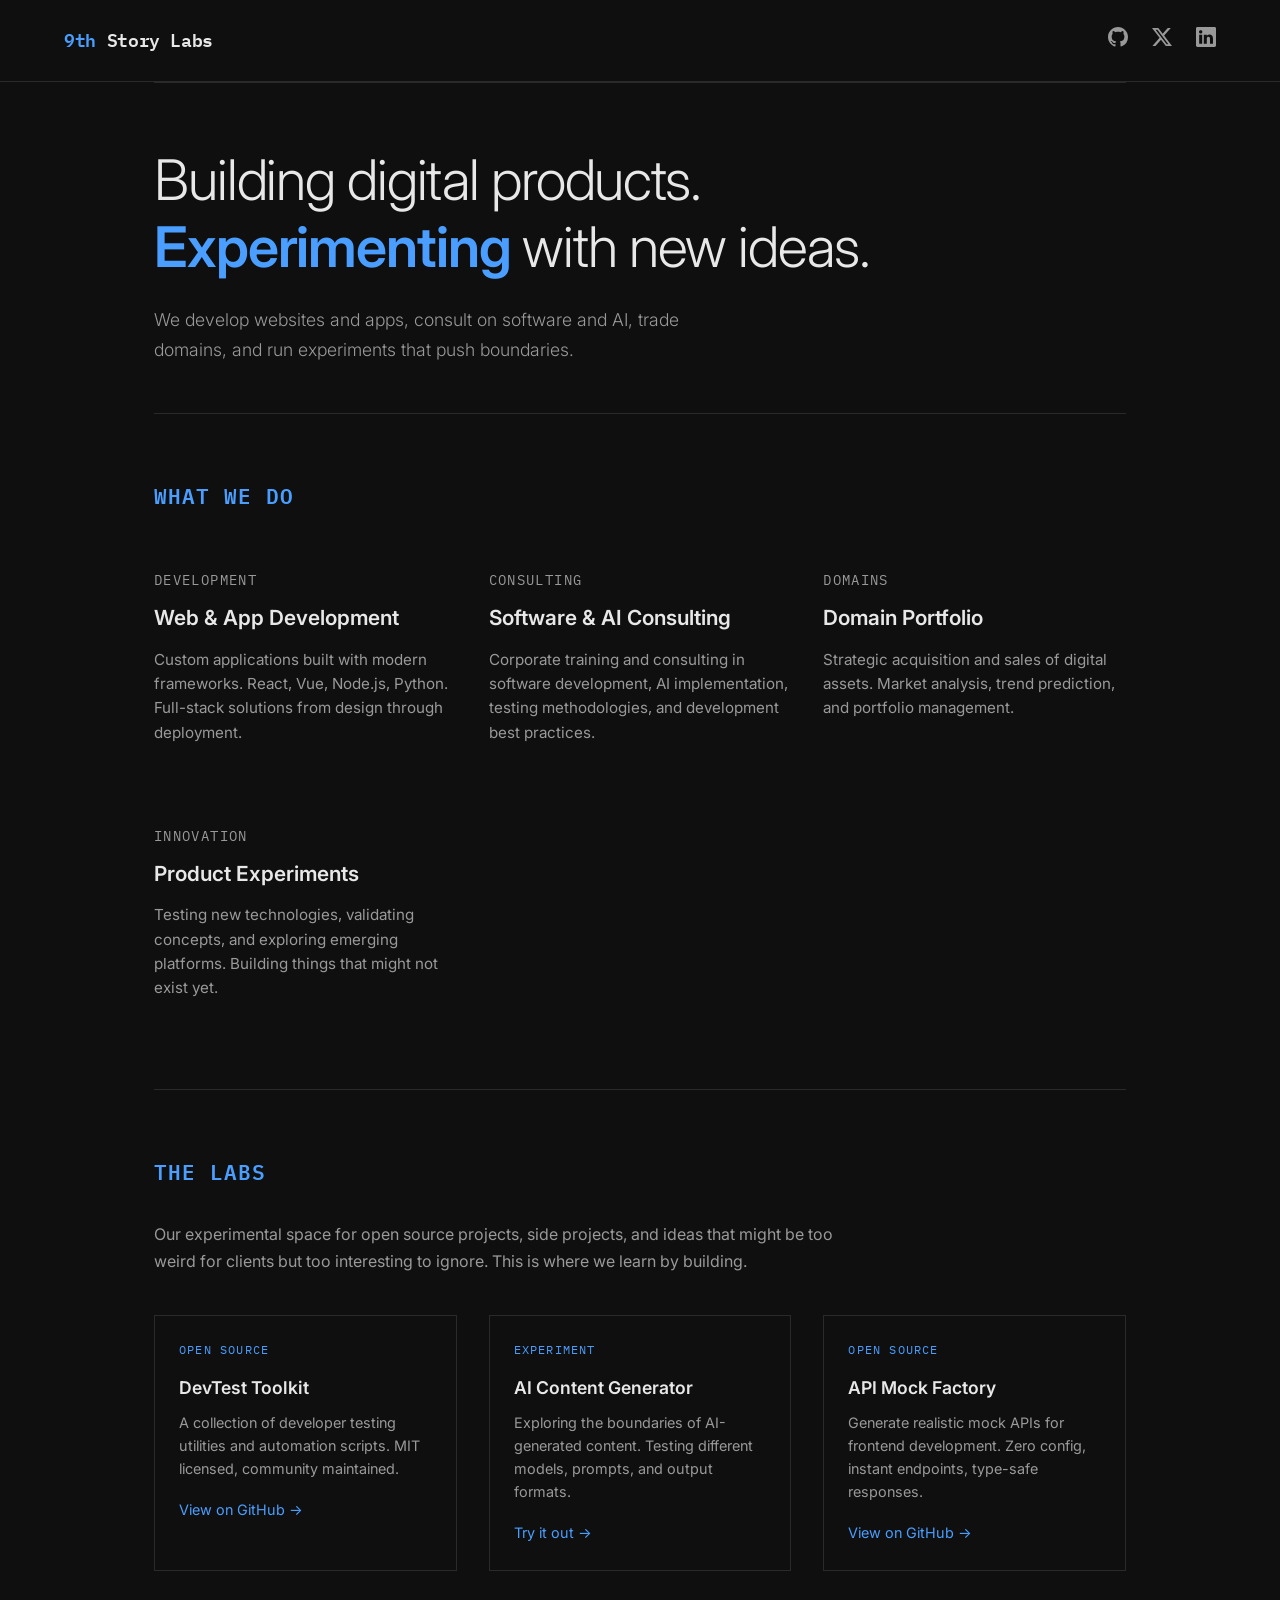
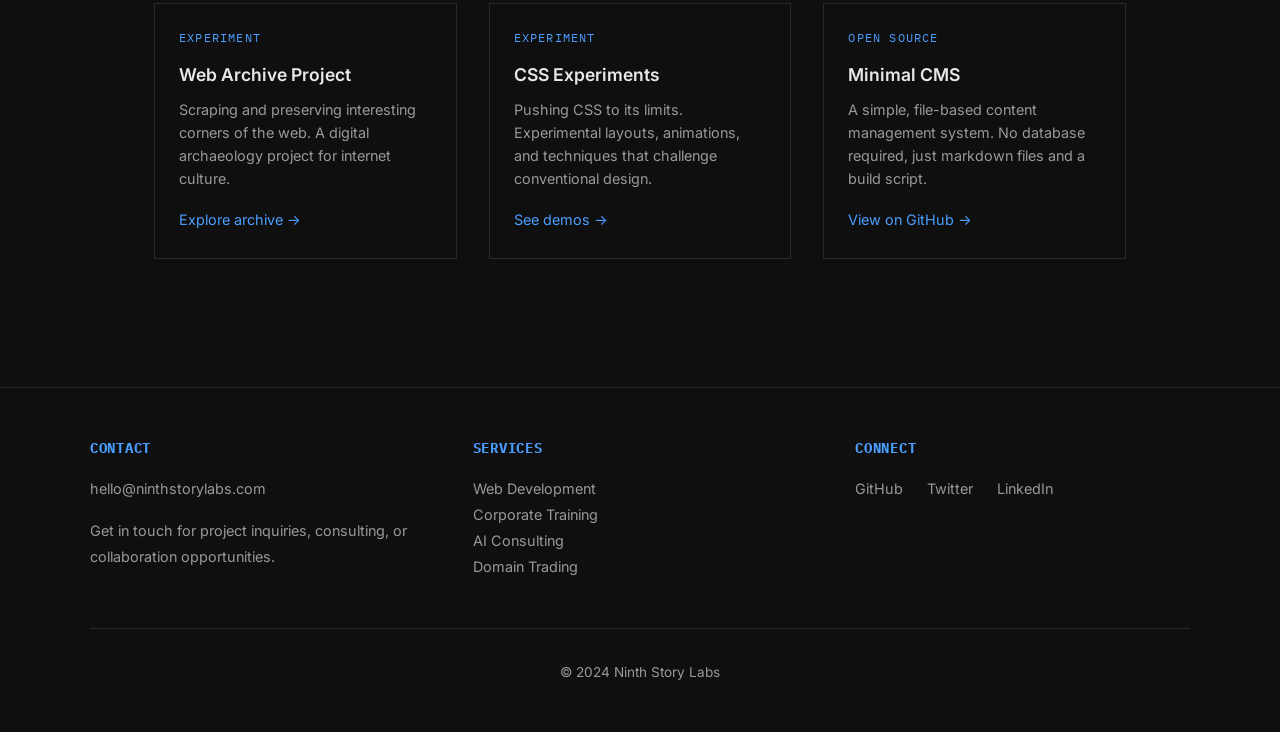
==== index.html @ 3465106f "added main page" ====
<!DOCTYPE html>
<html lang="en">
<head>
    <meta charset="UTF-8">
    <meta name="viewport" content="width=device-width, initial-scale=1.0">
    <title>Ninth Story Labs — Digital Innovation</title>
    <meta name="description" content="Web development, consulting, and experimental projects. Building digital products and exploring new ideas.">
    <link rel="preconnect" href="https://fonts.googleapis.com">
    <link rel="preconnect" href="https://fonts.gstatic.com" crossorigin>
    <link href="https://fonts.googleapis.com/css2?family=IBM+Plex+Mono:wght@400;600&family=Inter:wght@300;400;600&display=swap" rel="stylesheet">
    <style>
        :root {
            --bg: #0f0f0f;
            --text: #e8e8e8;
            --text-muted: #999;
            --accent: #4a9eff;
            --border: #2a2a2a;
        }

        * {
            margin: 0;
            padding: 0;
            box-sizing: border-box;
        }

        body {
            font-family: 'Inter', sans-serif;
            background: var(--bg);
            color: var(--text);
            line-height: 1.7;
        }

        /* Header */
        header {
            border-bottom: 1px solid var(--border);
            padding: 1.5rem 5%;
            display: flex;
            justify-content: space-between;
            align-items: center;
        }

        .logo {
            font-family: 'IBM Plex Mono', monospace;
            font-size: 1.1rem;
            font-weight: 600;
            letter-spacing: -0.02em;
        }

        .logo .num {
            color: var(--accent);
        }

        .social-links {
            display: flex;
            gap: 1.5rem;
        }

        .social-links a {
            color: var(--text-muted);
            font-size: 1.2rem;
            transition: color 0.2s ease;
            text-decoration: none;
        }

        .social-links a:hover {
            color: var(--accent);
        }

        /* Main content wrapper */
        main {
            max-width: 1100px;
            margin: 0 auto;
            padding: 0 5%;
        }

        /* Hero */
        .hero {
            padding: 4rem 0 3rem;
        }

        h1 {
            font-size: clamp(2rem, 5vw, 3.5rem);
            font-weight: 300;
            line-height: 1.2;
            margin-bottom: 1.5rem;
            letter-spacing: -0.02em;
        }

        h1 strong {
            font-weight: 600;
            color: var(--accent);
        }

        .tagline {
            font-size: 1.1rem;
            color: var(--text-muted);
            max-width: 600px;
            font-weight: 300;
        }

        /* Section styling */
        section {
            padding: 4rem 0;
            border-top: 1px solid var(--border);
        }

        h2 {
            font-family: 'IBM Plex Mono', monospace;
            font-size: 1.3rem;
            font-weight: 600;
            margin-bottom: 2rem;
            color: var(--accent);
            text-transform: uppercase;
            letter-spacing: 0.05em;
        }

        /* Projects grid */
        .project-grid {
            display: grid;
            grid-template-columns: repeat(auto-fit, minmax(280px, 1fr));
            gap: 2rem;
        }

        .project {
            padding: 1.5rem 0;
        }

        .project-type {
            color: var(--text-muted);
            font-size: 0.85rem;
            text-transform: uppercase;
            letter-spacing: 0.1em;
            margin-bottom: 0.5rem;
            font-family: 'IBM Plex Mono', monospace;
        }

        .project h3 {
            font-size: 1.3rem;
            font-weight: 600;
            margin-bottom: 0.75rem;
        }

        .project p {
            color: var(--text-muted);
            line-height: 1.6;
            font-size: 0.95rem;
        }

        /* Labs section */
        .labs-intro {
            color: var(--text-muted);
            max-width: 700px;
            margin-bottom: 2.5rem;
            line-height: 1.7;
        }

        .experiment-grid {
            display: grid;
            grid-template-columns: repeat(auto-fit, minmax(300px, 1fr));
            gap: 2rem;
        }

        .experiment {
            border: 1px solid var(--border);
            padding: 1.5rem;
            transition: border-color 0.3s ease;
        }

        .experiment:hover {
            border-color: var(--accent);
        }

        .experiment-label {
            font-family: 'IBM Plex Mono', monospace;
            color: var(--accent);
            font-size: 0.75rem;
            text-transform: uppercase;
            letter-spacing: 0.1em;
            margin-bottom: 0.75rem;
            display: block;
        }

        .experiment h4 {
            font-size: 1.1rem;
            margin-bottom: 0.5rem;
            font-weight: 600;
        }

        .experiment p {
            color: var(--text-muted);
            margin-bottom: 1rem;
            font-size: 0.9rem;
            line-height: 1.6;
        }

        .experiment a {
            color: var(--accent);
            text-decoration: none;
            font-size: 0.9rem;
            transition: opacity 0.2s ease;
        }

        .experiment a:hover {
            opacity: 0.7;
        }

        .experiment a::after {
            content: ' →';
        }

        /* Footer */
        footer {
            border-top: 1px solid var(--border);
            padding: 3rem 5%;
            margin-top: 4rem;
        }

        .footer-content {
            max-width: 1100px;
            margin: 0 auto;
            display: grid;
            grid-template-columns: repeat(auto-fit, minmax(250px, 1fr));
            gap: 3rem;
        }

        .footer-section h3 {
            font-family: 'IBM Plex Mono', monospace;
            font-size: 0.9rem;
            text-transform: uppercase;
            margin-bottom: 1rem;
            color: var(--accent);
            letter-spacing: 0.05em;
        }

        .footer-section p,
        .footer-section a {
            color: var(--text-muted);
            font-size: 0.9rem;
            line-height: 1.8;
            text-decoration: none;
            display: block;
            transition: color 0.2s ease;
        }

        .footer-section a:hover {
            color: var(--text);
        }

        .footer-social {
            display: flex;
            gap: 1.5rem;
            margin-top: 1rem;
        }

        .footer-social a {
            display: inline;
        }

        .footer-bottom {
            max-width: 1100px;
            margin: 3rem auto 0;
            padding-top: 2rem;
            border-top: 1px solid var(--border);
            text-align: center;
            color: var(--text-muted);
            font-size: 0.85rem;
        }

        /* Responsive */
        @media (max-width: 768px) {
            header {
                flex-direction: column;
                gap: 1rem;
                text-align: center;
            }

            .project-grid,
            .experiment-grid {
                grid-template-columns: 1fr;
            }

            .footer-content {
                grid-template-columns: 1fr;
                gap: 2rem;
            }
        }
    </style>
</head>
<body>
    <header>
        <div class="logo">
            <span class="num">9th</span> Story Labs
        </div>
        <div class="social-links">
            <a href="https://github.com/ninthstorylabs" target="_blank" title="GitHub">
                <svg width="20" height="20" fill="currentColor" viewBox="0 0 16 16">
                    <path d="M8 0C3.58 0 0 3.58 0 8c0 3.54 2.29 6.53 5.47 7.59.4.07.55-.17.55-.38 0-.19-.01-.82-.01-1.49-2.01.37-2.53-.49-2.69-.94-.09-.23-.48-.94-.82-1.13-.28-.15-.68-.52-.01-.53.63-.01 1.08.58 1.23.82.72 1.21 1.87.87 2.33.66.07-.52.28-.87.51-1.07-1.78-.2-3.64-.89-3.64-3.95 0-.87.31-1.59.82-2.15-.08-.2-.36-1.02.08-2.12 0 0 .67-.21 2.2.82.64-.18 1.32-.27 2-.27.68 0 1.36.09 2 .27 1.53-1.04 2.2-.82 2.2-.82.44 1.1.16 1.92.08 2.12.51.56.82 1.27.82 2.15 0 3.07-1.87 3.75-3.65 3.95.29.25.54.73.54 1.48 0 1.07-.01 1.93-.01 2.2 0 .21.15.46.55.38A8.012 8.012 0 0 0 16 8c0-4.42-3.58-8-8-8z"/>
                </svg>
            </a>
            <a href="https://twitter.com/ninthstorylabs" target="_blank" title="Twitter">
                <svg width="20" height="20" fill="currentColor" viewBox="0 0 16 16">
                    <path d="M12.6.75h2.454l-5.36 6.142L16 15.25h-4.937l-3.867-5.07-4.425 5.07H.316l5.733-6.57L0 .75h5.063l3.495 4.633L12.601.75Zm-.86 13.028h1.36L4.323 2.145H2.865l8.875 11.633Z"/>
                </svg>
            </a>
            <a href="https://linkedin.com/company/ninthstorylabs" target="_blank" title="LinkedIn">
                <svg width="20" height="20" fill="currentColor" viewBox="0 0 16 16">
                    <path d="M0 1.146C0 .513.526 0 1.175 0h13.65C15.474 0 16 .513 16 1.146v13.708c0 .633-.526 1.146-1.175 1.146H1.175C.526 16 0 15.487 0 14.854V1.146zm4.943 12.248V6.169H2.542v7.225h2.401zm-1.2-8.212c.837 0 1.358-.554 1.358-1.248-.015-.709-.52-1.248-1.342-1.248-.822 0-1.359.54-1.359 1.248 0 .694.521 1.248 1.327 1.248h.016zm4.908 8.212V9.359c0-.216.016-.432.08-.586.173-.431.568-.878 1.232-.878.869 0 1.216.662 1.216 1.634v3.865h2.401V9.25c0-2.22-1.184-3.252-2.764-3.252-1.274 0-1.845.7-2.165 1.193v.025h-.016a5.54 5.54 0 0 1 .016-.025V6.169h-2.4c.03.678 0 7.225 0 7.225h2.4z"/>
                </svg>
            </a>
        </div>
    </header>

    <main>
        <section class="hero">
            <h1>
                Building digital products.<br>
                <strong>Experimenting</strong> with new ideas.
            </h1>
            <p class="tagline">
                We develop websites and apps, consult on software and AI, trade domains, and run experiments that push boundaries.
            </p>
        </section>

        <section id="projects">
            <h2>What We Do</h2>
            <div class="project-grid">
                <div class="project">
                    <div class="project-type">Development</div>
                    <h3>Web & App Development</h3>
                    <p>Custom applications built with modern frameworks. React, Vue, Node.js, Python. Full-stack solutions from design through deployment.</p>
                </div>

                <div class="project">
                    <div class="project-type">Consulting</div>
                    <h3>Software & AI Consulting</h3>
                    <p>Corporate training and consulting in software development, AI implementation, testing methodologies, and development best practices.</p>
                </div>

                <div class="project">
                    <div class="project-type">Domains</div>
                    <h3>Domain Portfolio</h3>
                    <p>Strategic acquisition and sales of digital assets. Market analysis, trend prediction, and portfolio management.</p>
                </div>

                <div class="project">
                    <div class="project-type">Innovation</div>
                    <h3>Product Experiments</h3>
                    <p>Testing new technologies, validating concepts, and exploring emerging platforms. Building things that might not exist yet.</p>
                </div>
            </div>
        </section>

        <section id="labs">
            <h2>The Labs</h2>
            <p class="labs-intro">
                Our experimental space for open source projects, side projects, and ideas that might be too weird for clients but too interesting to ignore. This is where we learn by building.
            </p>

            <div class="experiment-grid">
                <div class="experiment">
                    <span class="experiment-label">Open Source</span>
                    <h4>DevTest Toolkit</h4>
                    <p>A collection of developer testing utilities and automation scripts. MIT licensed, community maintained.</p>
                    <a href="https://github.com/ninthstorylabs/devtest-toolkit">View on GitHub</a>
                </div>

                <div class="experiment">
                    <span class="experiment-label">Experiment</span>
                    <h4>AI Content Generator</h4>
                    <p>Exploring the boundaries of AI-generated content. Testing different models, prompts, and output formats.</p>
                    <a href="https://experiments.ninthstorylabs.com/ai-content">Try it out</a>
                </div>

                <div class="experiment">
                    <span class="experiment-label">Open Source</span>
                    <h4>API Mock Factory</h4>
                    <p>Generate realistic mock APIs for frontend development. Zero config, instant endpoints, type-safe responses.</p>
                    <a href="https://github.com/ninthstorylabs/api-mock-factory">View on GitHub</a>
                </div>

                <div class="experiment">
                    <span class="experiment-label">Experiment</span>
                    <h4>Web Archive Project</h4>
                    <p>Scraping and preserving interesting corners of the web. A digital archaeology project for internet culture.</p>
                    <a href="https://archive.ninthstorylabs.com">Explore archive</a>
                </div>

                <div class="experiment">
                    <span class="experiment-label">Experiment</span>
                    <h4>CSS Experiments</h4>
                    <p>Pushing CSS to its limits. Experimental layouts, animations, and techniques that challenge conventional design.</p>
                    <a href="https://css.ninthstorylabs.com">See demos</a>
                </div>

                <div class="experiment">
                    <span class="experiment-label">Open Source</span>
                    <h4>Minimal CMS</h4>
                    <p>A simple, file-based content management system. No database required, just markdown files and a build script.</p>
                    <a href="https://github.com/ninthstorylabs/minimal-cms">View on GitHub</a>
                </div>
            </div>
        </section>
    </main>

    <footer>
        <div class="footer-content">
            <div class="footer-section">
                <h3>Contact</h3>
                <a href="mailto:hello@ninthstorylabs.com">hello@ninthstorylabs.com</a>
                <p style="margin-top: 1rem;">Get in touch for project inquiries, consulting, or collaboration opportunities.</p>
            </div>

            <div class="footer-section">
                <h3>Services</h3>
                <a href="#projects">Web Development</a>
                <a href="#projects">Corporate Training</a>
                <a href="#projects">AI Consulting</a>
                <a href="#projects">Domain Trading</a>
            </div>

            <div class="footer-section">
                <h3>Connect</h3>
                <div class="footer-social">
                    <a href="https://github.com/ninthstorylabs" target="_blank">GitHub</a>
                    <a href="https://twitter.com/ninthstorylabs" target="_blank">Twitter</a>
                    <a href="https://linkedin.com/company/ninthstorylabs" target="_blank">LinkedIn</a>
                </div>
            </div>
        </div>

        <div class="footer-bottom">
            © 2024 Ninth Story Labs
        </div>
    </footer>
</body>
</html>
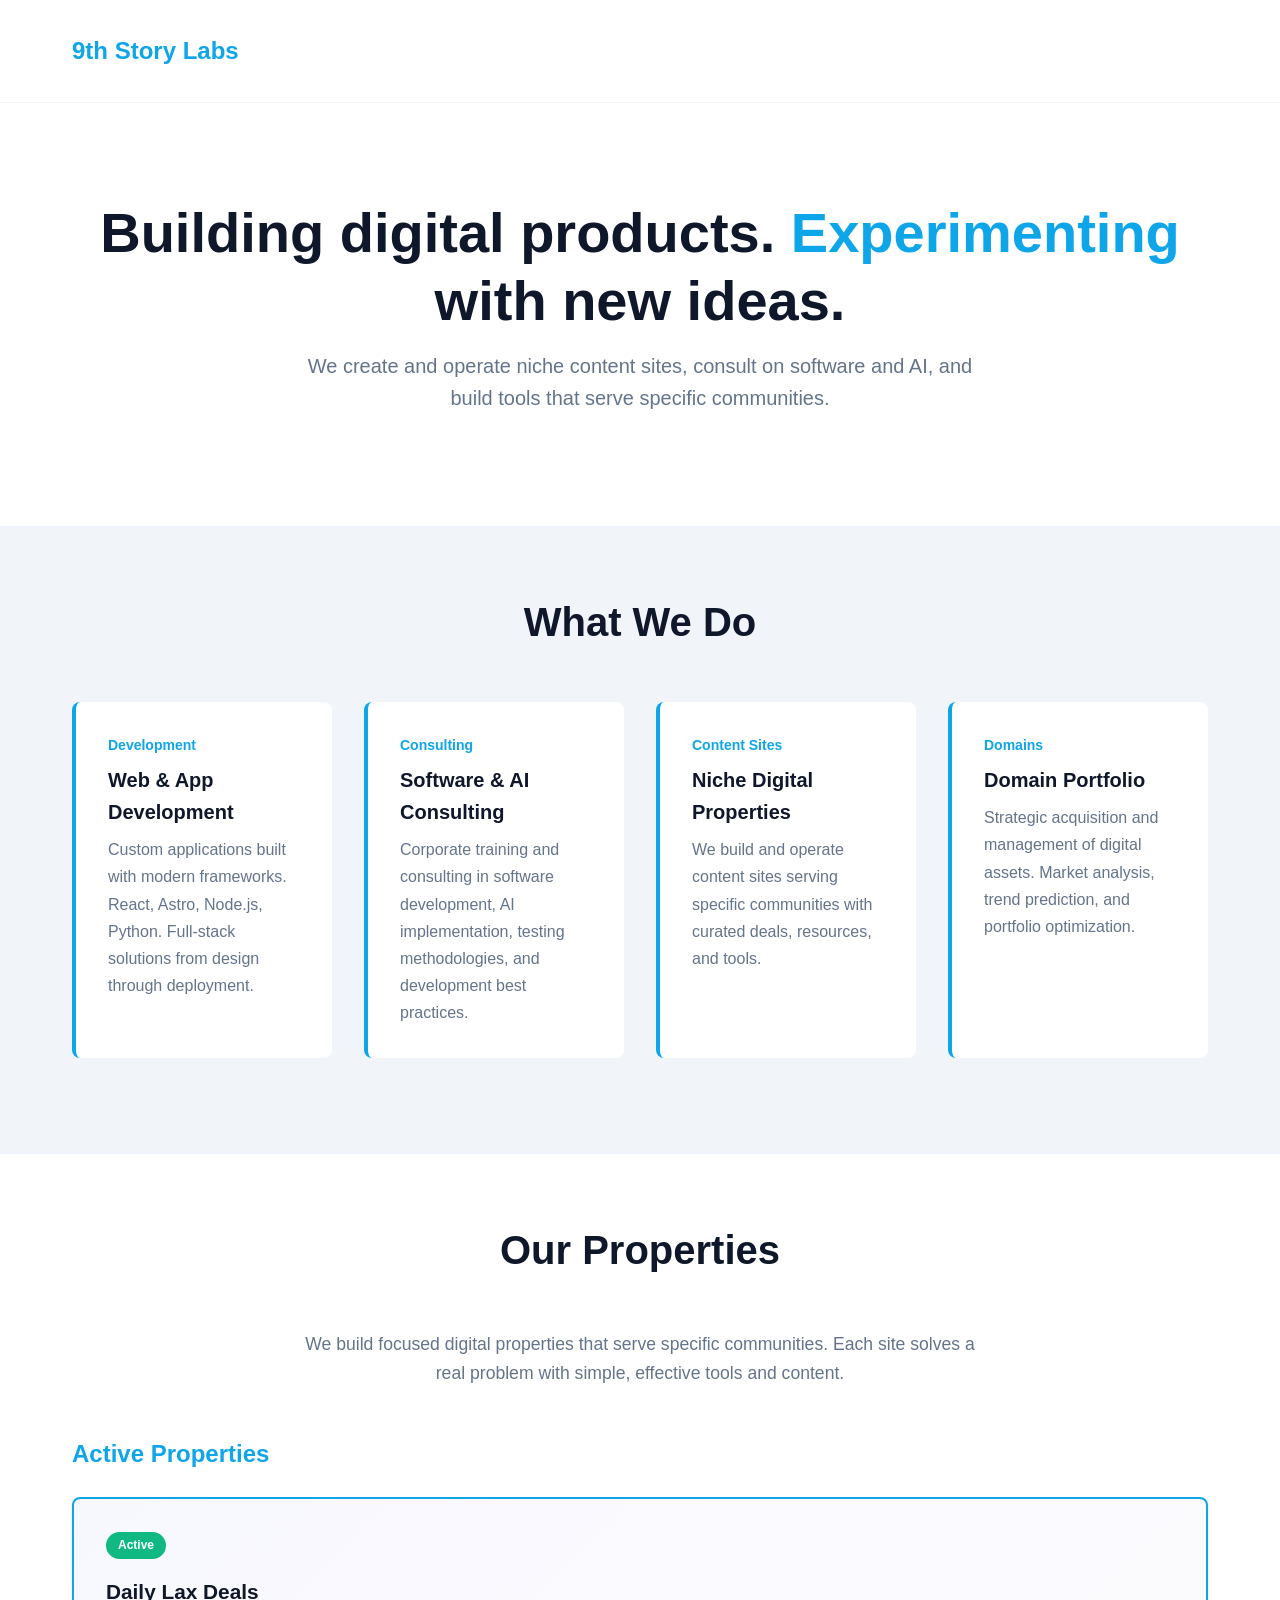
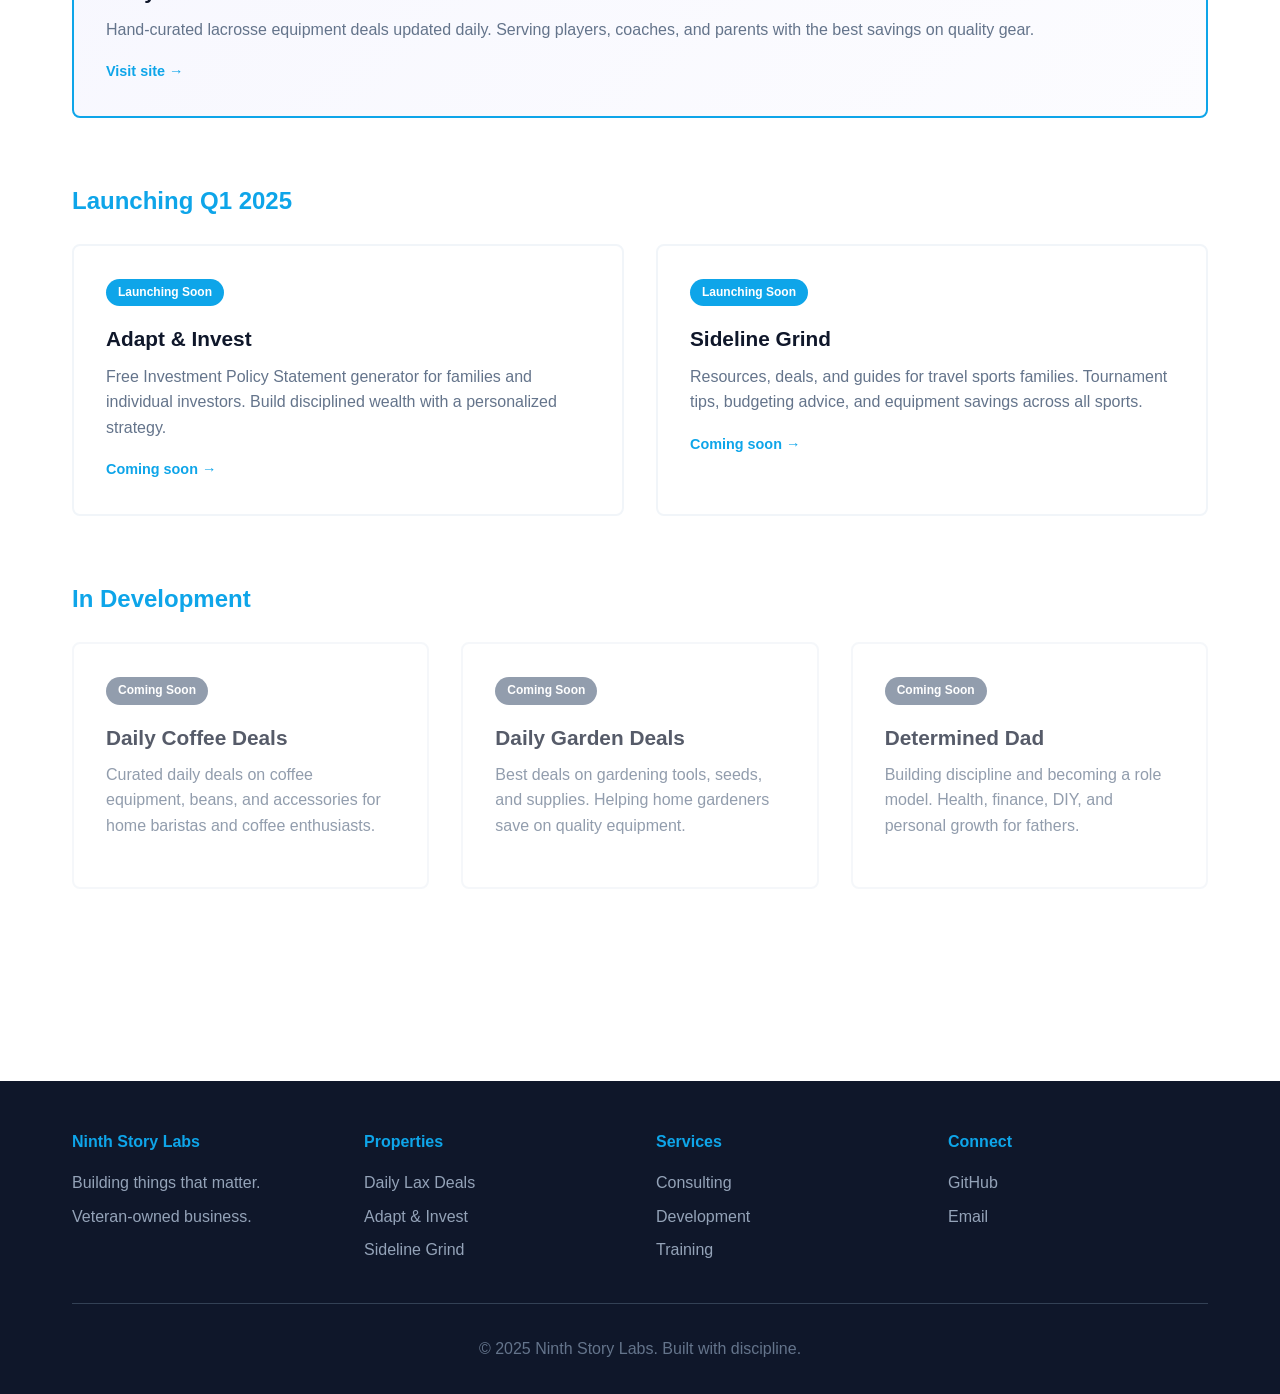
==== commit 65ce02b0: "added ga" ====
--- a/index.html
+++ b/index.html
@@ -1,436 +1,431 @@
 <!DOCTYPE html>
 <html lang="en">
 <head>
+    <!-- Google tag (gtag.js) -->
+<script async src="https://www.googletagmanager.com/gtag/js?id=G-905XWC0GVY"></script>
+<script>
+  window.dataLayer = window.dataLayer || [];
+  function gtag(){dataLayer.push(arguments);}
+  gtag('js', new Date());
+
+  gtag('config', 'G-905XWC0GVY');
+</script>
     <meta charset="UTF-8">
     <meta name="viewport" content="width=device-width, initial-scale=1.0">
     <title>Ninth Story Labs — Digital Innovation</title>
-    <meta name="description" content="Web development, consulting, and experimental projects. Building digital products and exploring new ideas.">
-    <link rel="preconnect" href="https://fonts.googleapis.com">
-    <link rel="preconnect" href="https://fonts.gstatic.com" crossorigin>
-    <link href="https://fonts.googleapis.com/css2?family=IBM+Plex+Mono:wght@400;600&family=Inter:wght@300;400;600&display=swap" rel="stylesheet">
+    <meta name="description" content="Building digital products. Experimenting with new ideas.">
     <style>
-        :root {
-            --bg: #0f0f0f;
-            --text: #e8e8e8;
-            --text-muted: #999;
-            --accent: #4a9eff;
-            --border: #2a2a2a;
-        }
-
         * {
             margin: 0;
             padding: 0;
             box-sizing: border-box;
         }
 
+        :root {
+            --primary: #0ea5e9;
+            --dark: #0f172a;
+            --gray: #64748b;
+            --light-gray: #f1f5f9;
+        }
+
         body {
-            font-family: 'Inter', sans-serif;
-            background: var(--bg);
-            color: var(--text);
-            line-height: 1.7;
+            font-family: -apple-system, BlinkMacSystemFont, 'Segoe UI', Roboto, 'Helvetica Neue', Arial, sans-serif;
+            line-height: 1.6;
+            color: var(--dark);
+            background: white;
+        }
+
+        .container {
+            max-width: 1200px;
+            margin: 0 auto;
+            padding: 0 2rem;
         }
 
         /* Header */
         header {
-            border-bottom: 1px solid var(--border);
-            padding: 1.5rem 5%;
-            display: flex;
-            justify-content: space-between;
-            align-items: center;
+            padding: 2rem 0;
+            border-bottom: 1px solid var(--light-gray);
         }
 
         .logo {
-            font-family: 'IBM Plex Mono', monospace;
-            font-size: 1.1rem;
-            font-weight: 600;
-            letter-spacing: -0.02em;
-        }
-
-        .logo .num {
-            color: var(--accent);
-        }
-
-        .social-links {
-            display: flex;
-            gap: 1.5rem;
-        }
-
-        .social-links a {
-            color: var(--text-muted);
-            font-size: 1.2rem;
-            transition: color 0.2s ease;
-            text-decoration: none;
-        }
-
-        .social-links a:hover {
-            color: var(--accent);
-        }
-
-        /* Main content wrapper */
-        main {
-            max-width: 1100px;
-            margin: 0 auto;
-            padding: 0 5%;
+            font-size: 1.5rem;
+            font-weight: 700;
+            color: var(--primary);
         }
 
         /* Hero */
         .hero {
-            padding: 4rem 0 3rem;
+            padding: 6rem 0 4rem;
+            text-align: center;
         }
 
         h1 {
-            font-size: clamp(2rem, 5vw, 3.5rem);
-            font-weight: 300;
+            font-size: 3.5rem;
+            font-weight: 700;
+            margin-bottom: 1rem;
             line-height: 1.2;
+        }
+
+        h1 strong {
+            color: var(--primary);
+        }
+
+        .tagline {
+            font-size: 1.25rem;
+            color: var(--gray);
+            max-width: 700px;
+            margin: 0 auto 3rem;
+        }
+
+        /* What We Do */
+        .what-we-do {
+            padding: 4rem 0;
+            background: var(--light-gray);
+        }
+
+        h2 {
+            font-size: 2.5rem;
+            text-align: center;
+            margin-bottom: 3rem;
+        }
+
+        .services-grid {
+            display: grid;
+            grid-template-columns: repeat(auto-fit, minmax(250px, 1fr));
+            gap: 2rem;
+            margin-bottom: 2rem;
+        }
+
+        .service-card {
+            background: white;
+            padding: 2rem;
+            border-radius: 8px;
+            border-left: 4px solid var(--primary);
+        }
+
+        .service-card h3 {
+            font-size: 1.25rem;
+            margin-bottom: 0.5rem;
+        }
+
+        .service-label {
+            font-size: 0.875rem;
+            color: var(--primary);
+            font-weight: 600;
+            margin-bottom: 0.5rem;
+            display: block;
+        }
+
+        .service-card p {
+            color: var(--gray);
+            line-height: 1.7;
+        }
+
+        /* Properties */
+        .properties {
+            padding: 4rem 0;
+        }
+
+        .properties-intro {
+            text-align: center;
+            color: var(--gray);
+            max-width: 700px;
+            margin: 0 auto 3rem;
+            font-size: 1.1rem;
+        }
+
+        .property-section {
+            margin-bottom: 4rem;
+        }
+
+        .property-section h3 {
+            font-size: 1.5rem;
             margin-bottom: 1.5rem;
-            letter-spacing: -0.02em;
-        }
-
-        h1 strong {
-            font-weight: 600;
-            color: var(--accent);
-        }
-
-        .tagline {
-            font-size: 1.1rem;
-            color: var(--text-muted);
-            max-width: 600px;
-            font-weight: 300;
-        }
-
-        /* Section styling */
-        section {
-            padding: 4rem 0;
-            border-top: 1px solid var(--border);
-        }
-
-        h2 {
-            font-family: 'IBM Plex Mono', monospace;
-            font-size: 1.3rem;
-            font-weight: 600;
-            margin-bottom: 2rem;
-            color: var(--accent);
-            text-transform: uppercase;
-            letter-spacing: 0.05em;
-        }
-
-        /* Projects grid */
-        .project-grid {
-            display: grid;
-            grid-template-columns: repeat(auto-fit, minmax(280px, 1fr));
-            gap: 2rem;
-        }
-
-        .project {
-            padding: 1.5rem 0;
-        }
-
-        .project-type {
-            color: var(--text-muted);
-            font-size: 0.85rem;
-            text-transform: uppercase;
-            letter-spacing: 0.1em;
-            margin-bottom: 0.5rem;
-            font-family: 'IBM Plex Mono', monospace;
-        }
-
-        .project h3 {
-            font-size: 1.3rem;
-            font-weight: 600;
-            margin-bottom: 0.75rem;
-        }
-
-        .project p {
-            color: var(--text-muted);
-            line-height: 1.6;
-            font-size: 0.95rem;
-        }
-
-        /* Labs section */
-        .labs-intro {
-            color: var(--text-muted);
-            max-width: 700px;
-            margin-bottom: 2.5rem;
-            line-height: 1.7;
-        }
-
-        .experiment-grid {
+            color: var(--primary);
+        }
+
+        .properties-grid {
             display: grid;
             grid-template-columns: repeat(auto-fit, minmax(300px, 1fr));
             gap: 2rem;
         }
 
-        .experiment {
-            border: 1px solid var(--border);
-            padding: 1.5rem;
-            transition: border-color 0.3s ease;
-        }
-
-        .experiment:hover {
-            border-color: var(--accent);
-        }
-
-        .experiment-label {
-            font-family: 'IBM Plex Mono', monospace;
-            color: var(--accent);
+        .property-card {
+            background: white;
+            border: 2px solid var(--light-gray);
+            padding: 2rem;
+            border-radius: 8px;
+            transition: all 0.3s;
+        }
+
+        .property-card:hover {
+            border-color: var(--primary);
+            box-shadow: 0 4px 12px rgba(99, 102, 241, 0.1);
+            transform: translateY(-2px);
+        }
+
+        .property-card.active {
+            border-color: var(--primary);
+            background: linear-gradient(135deg, rgba(99, 102, 241, 0.05) 0%, rgba(99, 102, 241, 0.02) 100%);
+        }
+
+        .property-card.coming-soon {
+            opacity: 0.7;
+        }
+
+        .property-status {
+            display: inline-block;
+            padding: 0.25rem 0.75rem;
+            border-radius: 20px;
             font-size: 0.75rem;
-            text-transform: uppercase;
-            letter-spacing: 0.1em;
-            margin-bottom: 0.75rem;
-            display: block;
-        }
-
-        .experiment h4 {
-            font-size: 1.1rem;
+            font-weight: 600;
+            margin-bottom: 1rem;
+        }
+
+        .status-active {
+            background: #10b981;
+            color: white;
+        }
+
+        .status-launching {
+            background: var(--primary);
+            color: white;
+        }
+
+        .status-coming {
+            background: var(--gray);
+            color: white;
+        }
+
+        .property-card h4 {
+            font-size: 1.3rem;
             margin-bottom: 0.5rem;
+        }
+
+        .property-card p {
+            color: var(--gray);
+            margin-bottom: 1rem;
+            line-height: 1.6;
+        }
+
+        .property-link {
+            display: inline-block;
+            color: var(--primary);
+            text-decoration: none;
             font-weight: 600;
-        }
-
-        .experiment p {
-            color: var(--text-muted);
-            margin-bottom: 1rem;
             font-size: 0.9rem;
-            line-height: 1.6;
-        }
-
-        .experiment a {
-            color: var(--accent);
-            text-decoration: none;
-            font-size: 0.9rem;
-            transition: opacity 0.2s ease;
-        }
-
-        .experiment a:hover {
-            opacity: 0.7;
-        }
-
-        .experiment a::after {
-            content: ' →';
+            transition: color 0.3s;
+        }
+
+        .property-link:hover {
+            color: #0284c7;
+        }
+
+        .property-link::after {
+            content: " →";
         }
 
         /* Footer */
         footer {
-            border-top: 1px solid var(--border);
-            padding: 3rem 5%;
+            background: var(--dark);
+            color: white;
+            padding: 3rem 0 2rem;
             margin-top: 4rem;
         }
 
-        .footer-content {
-            max-width: 1100px;
-            margin: 0 auto;
+        .footer-grid {
             display: grid;
-            grid-template-columns: repeat(auto-fit, minmax(250px, 1fr));
-            gap: 3rem;
-        }
-
-        .footer-section h3 {
-            font-family: 'IBM Plex Mono', monospace;
-            font-size: 0.9rem;
-            text-transform: uppercase;
+            grid-template-columns: repeat(auto-fit, minmax(200px, 1fr));
+            gap: 2rem;
+            margin-bottom: 2rem;
+        }
+
+        .footer-section h4 {
             margin-bottom: 1rem;
-            color: var(--accent);
-            letter-spacing: 0.05em;
+            color: var(--primary);
         }
 
         .footer-section p,
         .footer-section a {
-            color: var(--text-muted);
-            font-size: 0.9rem;
-            line-height: 1.8;
+            color: #94a3b8;
             text-decoration: none;
             display: block;
-            transition: color 0.2s ease;
+            margin-bottom: 0.5rem;
+            transition: color 0.3s;
         }
 
         .footer-section a:hover {
-            color: var(--text);
-        }
-
-        .footer-social {
-            display: flex;
-            gap: 1.5rem;
-            margin-top: 1rem;
-        }
-
-        .footer-social a {
-            display: inline;
+            color: white;
         }
 
         .footer-bottom {
-            max-width: 1100px;
-            margin: 3rem auto 0;
+            border-top: 1px solid #334155;
             padding-top: 2rem;
-            border-top: 1px solid var(--border);
             text-align: center;
-            color: var(--text-muted);
-            font-size: 0.85rem;
+            color: #64748b;
         }
 
         /* Responsive */
         @media (max-width: 768px) {
-            header {
-                flex-direction: column;
-                gap: 1rem;
-                text-align: center;
+            h1 {
+                font-size: 2.5rem;
             }
 
-            .project-grid,
-            .experiment-grid {
+            h2 {
+                font-size: 2rem;
+            }
+
+            .hero {
+                padding: 4rem 0 2rem;
+            }
+
+            .services-grid,
+            .properties-grid {
                 grid-template-columns: 1fr;
-            }
-
-            .footer-content {
-                grid-template-columns: 1fr;
-                gap: 2rem;
             }
         }
     </style>
 </head>
 <body>
     <header>
-        <div class="logo">
-            <span class="num">9th</span> Story Labs
-        </div>
-        <div class="social-links">
-            <a href="https://github.com/ninthstorylabs" target="_blank" title="GitHub">
-                <svg width="20" height="20" fill="currentColor" viewBox="0 0 16 16">
-                    <path d="M8 0C3.58 0 0 3.58 0 8c0 3.54 2.29 6.53 5.47 7.59.4.07.55-.17.55-.38 0-.19-.01-.82-.01-1.49-2.01.37-2.53-.49-2.69-.94-.09-.23-.48-.94-.82-1.13-.28-.15-.68-.52-.01-.53.63-.01 1.08.58 1.23.82.72 1.21 1.87.87 2.33.66.07-.52.28-.87.51-1.07-1.78-.2-3.64-.89-3.64-3.95 0-.87.31-1.59.82-2.15-.08-.2-.36-1.02.08-2.12 0 0 .67-.21 2.2.82.64-.18 1.32-.27 2-.27.68 0 1.36.09 2 .27 1.53-1.04 2.2-.82 2.2-.82.44 1.1.16 1.92.08 2.12.51.56.82 1.27.82 2.15 0 3.07-1.87 3.75-3.65 3.95.29.25.54.73.54 1.48 0 1.07-.01 1.93-.01 2.2 0 .21.15.46.55.38A8.012 8.012 0 0 0 16 8c0-4.42-3.58-8-8-8z"/>
-                </svg>
-            </a>
-            <a href="https://twitter.com/ninthstorylabs" target="_blank" title="Twitter">
-                <svg width="20" height="20" fill="currentColor" viewBox="0 0 16 16">
-                    <path d="M12.6.75h2.454l-5.36 6.142L16 15.25h-4.937l-3.867-5.07-4.425 5.07H.316l5.733-6.57L0 .75h5.063l3.495 4.633L12.601.75Zm-.86 13.028h1.36L4.323 2.145H2.865l8.875 11.633Z"/>
-                </svg>
-            </a>
-            <a href="https://linkedin.com/company/ninthstorylabs" target="_blank" title="LinkedIn">
-                <svg width="20" height="20" fill="currentColor" viewBox="0 0 16 16">
-                    <path d="M0 1.146C0 .513.526 0 1.175 0h13.65C15.474 0 16 .513 16 1.146v13.708c0 .633-.526 1.146-1.175 1.146H1.175C.526 16 0 15.487 0 14.854V1.146zm4.943 12.248V6.169H2.542v7.225h2.401zm-1.2-8.212c.837 0 1.358-.554 1.358-1.248-.015-.709-.52-1.248-1.342-1.248-.822 0-1.359.54-1.359 1.248 0 .694.521 1.248 1.327 1.248h.016zm4.908 8.212V9.359c0-.216.016-.432.08-.586.173-.431.568-.878 1.232-.878.869 0 1.216.662 1.216 1.634v3.865h2.401V9.25c0-2.22-1.184-3.252-2.764-3.252-1.274 0-1.845.7-2.165 1.193v.025h-.016a5.54 5.54 0 0 1 .016-.025V6.169h-2.4c.03.678 0 7.225 0 7.225h2.4z"/>
-                </svg>
-            </a>
+        <div class="container">
+            <div class="logo">9th Story Labs</div>
         </div>
     </header>
 
     <main>
+        <!-- Hero -->
         <section class="hero">
-            <h1>
-                Building digital products.<br>
-                <strong>Experimenting</strong> with new ideas.
-            </h1>
-            <p class="tagline">
-                We develop websites and apps, consult on software and AI, trade domains, and run experiments that push boundaries.
-            </p>
-        </section>
-
-        <section id="projects">
-            <h2>What We Do</h2>
-            <div class="project-grid">
-                <div class="project">
-                    <div class="project-type">Development</div>
-                    <h3>Web & App Development</h3>
-                    <p>Custom applications built with modern frameworks. React, Vue, Node.js, Python. Full-stack solutions from design through deployment.</p>
-                </div>
-
-                <div class="project">
-                    <div class="project-type">Consulting</div>
-                    <h3>Software & AI Consulting</h3>
-                    <p>Corporate training and consulting in software development, AI implementation, testing methodologies, and development best practices.</p>
-                </div>
-
-                <div class="project">
-                    <div class="project-type">Domains</div>
-                    <h3>Domain Portfolio</h3>
-                    <p>Strategic acquisition and sales of digital assets. Market analysis, trend prediction, and portfolio management.</p>
-                </div>
-
-                <div class="project">
-                    <div class="project-type">Innovation</div>
-                    <h3>Product Experiments</h3>
-                    <p>Testing new technologies, validating concepts, and exploring emerging platforms. Building things that might not exist yet.</p>
-                </div>
+            <div class="container">
+                <h1>Building digital products. <strong>Experimenting</strong> with new ideas.</h1>
+                <p class="tagline">We create and operate niche content sites, consult on software and AI, and build tools that serve specific communities.</p>
             </div>
         </section>
 
-        <section id="labs">
-            <h2>The Labs</h2>
-            <p class="labs-intro">
-                Our experimental space for open source projects, side projects, and ideas that might be too weird for clients but too interesting to ignore. This is where we learn by building.
-            </p>
-
-            <div class="experiment-grid">
-                <div class="experiment">
-                    <span class="experiment-label">Open Source</span>
-                    <h4>DevTest Toolkit</h4>
-                    <p>A collection of developer testing utilities and automation scripts. MIT licensed, community maintained.</p>
-                    <a href="https://github.com/ninthstorylabs/devtest-toolkit">View on GitHub</a>
-                </div>
-
-                <div class="experiment">
-                    <span class="experiment-label">Experiment</span>
-                    <h4>AI Content Generator</h4>
-                    <p>Exploring the boundaries of AI-generated content. Testing different models, prompts, and output formats.</p>
-                    <a href="https://experiments.ninthstorylabs.com/ai-content">Try it out</a>
-                </div>
-
-                <div class="experiment">
-                    <span class="experiment-label">Open Source</span>
-                    <h4>API Mock Factory</h4>
-                    <p>Generate realistic mock APIs for frontend development. Zero config, instant endpoints, type-safe responses.</p>
-                    <a href="https://github.com/ninthstorylabs/api-mock-factory">View on GitHub</a>
-                </div>
-
-                <div class="experiment">
-                    <span class="experiment-label">Experiment</span>
-                    <h4>Web Archive Project</h4>
-                    <p>Scraping and preserving interesting corners of the web. A digital archaeology project for internet culture.</p>
-                    <a href="https://archive.ninthstorylabs.com">Explore archive</a>
-                </div>
-
-                <div class="experiment">
-                    <span class="experiment-label">Experiment</span>
-                    <h4>CSS Experiments</h4>
-                    <p>Pushing CSS to its limits. Experimental layouts, animations, and techniques that challenge conventional design.</p>
-                    <a href="https://css.ninthstorylabs.com">See demos</a>
-                </div>
-
-                <div class="experiment">
-                    <span class="experiment-label">Open Source</span>
-                    <h4>Minimal CMS</h4>
-                    <p>A simple, file-based content management system. No database required, just markdown files and a build script.</p>
-                    <a href="https://github.com/ninthstorylabs/minimal-cms">View on GitHub</a>
+        <!-- What We Do -->
+        <section class="what-we-do">
+            <div class="container">
+                <h2>What We Do</h2>
+                <div class="services-grid">
+                    <div class="service-card">
+                        <span class="service-label">Development</span>
+                        <h3>Web & App Development</h3>
+                        <p>Custom applications built with modern frameworks. React, Astro, Node.js, Python. Full-stack solutions from design through deployment.</p>
+                    </div>
+                    <div class="service-card">
+                        <span class="service-label">Consulting</span>
+                        <h3>Software & AI Consulting</h3>
+                        <p>Corporate training and consulting in software development, AI implementation, testing methodologies, and development best practices.</p>
+                    </div>
+                    <div class="service-card">
+                        <span class="service-label">Content Sites</span>
+                        <h3>Niche Digital Properties</h3>
+                        <p>We build and operate content sites serving specific communities with curated deals, resources, and tools.</p>
+                    </div>
+                    <div class="service-card">
+                        <span class="service-label">Domains</span>
+                        <h3>Domain Portfolio</h3>
+                        <p>Strategic acquisition and management of digital assets. Market analysis, trend prediction, and portfolio optimization.</p>
+                    </div>
+                </div>
+            </div>
+        </section>
+
+        <!-- Our Properties -->
+        <section class="properties">
+            <div class="container">
+                <h2>Our Properties</h2>
+                <p class="properties-intro">
+                    We build focused digital properties that serve specific communities. Each site solves a real problem with simple, effective tools and content.
+                </p>
+
+                <!-- Active Properties -->
+                <div class="property-section">
+                    <h3>Active Properties</h3>
+                    <div class="properties-grid">
+                        <div class="property-card active">
+                            <span class="property-status status-active">Active</span>
+                            <h4>Daily Lax Deals</h4>
+                            <p>Hand-curated lacrosse equipment deals updated daily. Serving players, coaches, and parents with the best savings on quality gear.</p>
+                            <a href="https://dailylaxdeals.com" class="property-link" target="_blank">Visit site</a>
+                        </div>
+                    </div>
+                </div>
+
+                <!-- Launching Q1 2025 -->
+                <div class="property-section">
+                    <h3>Launching Q1 2025</h3>
+                    <div class="properties-grid">
+                        <div class="property-card">
+                            <span class="property-status status-launching">Launching Soon</span>
+                            <h4>Adapt & Invest</h4>
+                            <p>Free Investment Policy Statement generator for families and individual investors. Build disciplined wealth with a personalized strategy.</p>
+                            <a href="https://adaptandinvest.com" class="property-link" target="_blank">Coming soon</a>
+                        </div>
+                        <div class="property-card">
+                            <span class="property-status status-launching">Launching Soon</span>
+                            <h4>Sideline Grind</h4>
+                            <p>Resources, deals, and guides for travel sports families. Tournament tips, budgeting advice, and equipment savings across all sports.</p>
+                            <a href="https://sidelinegrind.com" class="property-link" target="_blank">Coming soon</a>
+                        </div>
+                    </div>
+                </div>
+
+                <!-- In Development -->
+                <div class="property-section">
+                    <h3>In Development</h3>
+                    <div class="properties-grid">
+                        <div class="property-card coming-soon">
+                            <span class="property-status status-coming">Coming Soon</span>
+                            <h4>Daily Coffee Deals</h4>
+                            <p>Curated daily deals on coffee equipment, beans, and accessories for home baristas and coffee enthusiasts.</p>
+                        </div>
+                        <div class="property-card coming-soon">
+                            <span class="property-status status-coming">Coming Soon</span>
+                            <h4>Daily Garden Deals</h4>
+                            <p>Best deals on gardening tools, seeds, and supplies. Helping home gardeners save on quality equipment.</p>
+                        </div>
+                        <div class="property-card coming-soon">
+                            <span class="property-status status-coming">Coming Soon</span>
+                            <h4>Determined Dad</h4>
+                            <p>Building discipline and becoming a role model. Health, finance, DIY, and personal growth for fathers.</p>
+                        </div>
+                    </div>
                 </div>
             </div>
         </section>
     </main>
 
     <footer>
-        <div class="footer-content">
-            <div class="footer-section">
-                <h3>Contact</h3>
-                <a href="mailto:hello@ninthstorylabs.com">hello@ninthstorylabs.com</a>
-                <p style="margin-top: 1rem;">Get in touch for project inquiries, consulting, or collaboration opportunities.</p>
+        <div class="container">
+            <div class="footer-grid">
+                <div class="footer-section">
+                    <h4>Ninth Story Labs</h4>
+                    <p>Building things that matter.</p>
+                    <p>Veteran-owned business.</p>
+                </div>
+                <div class="footer-section">
+                    <h4>Properties</h4>
+                    <a href="https://dailylaxdeals.com" target="_blank">Daily Lax Deals</a>
+                    <a href="https://adaptandinvest.com" target="_blank">Adapt & Invest</a>
+                    <a href="https://sidelinegrind.com" target="_blank">Sideline Grind</a>
+                </div>
+                <div class="footer-section">
+                    <h4>Services</h4>
+                    <a href="mailto:hello@ninthstorylabs.com">Consulting</a>
+                    <a href="mailto:hello@ninthstorylabs.com">Development</a>
+                    <a href="mailto:hello@ninthstorylabs.com">Training</a>
+                </div>
+                <div class="footer-section">
+                    <h4>Connect</h4>
+                    <a href="https://github.com/ninthstorylabs" target="_blank">GitHub</a>
+                    <a href="mailto:hello@ninthstorylabs.com">Email</a>
+                </div>
             </div>
-
-            <div class="footer-section">
-                <h3>Services</h3>
-                <a href="#projects">Web Development</a>
-                <a href="#projects">Corporate Training</a>
-                <a href="#projects">AI Consulting</a>
-                <a href="#projects">Domain Trading</a>
+            <div class="footer-bottom">
+                <p>&copy; 2025 Ninth Story Labs. Built with discipline.</p>
             </div>
-
-            <div class="footer-section">
-                <h3>Connect</h3>
-                <div class="footer-social">
-                    <a href="https://github.com/ninthstorylabs" target="_blank">GitHub</a>
-                    <a href="https://twitter.com/ninthstorylabs" target="_blank">Twitter</a>
-                    <a href="https://linkedin.com/company/ninthstorylabs" target="_blank">LinkedIn</a>
-                </div>
-            </div>
-        </div>
-
-        <div class="footer-bottom">
-            © 2024 Ninth Story Labs
         </div>
     </footer>
 </body>
-</html>+</html>
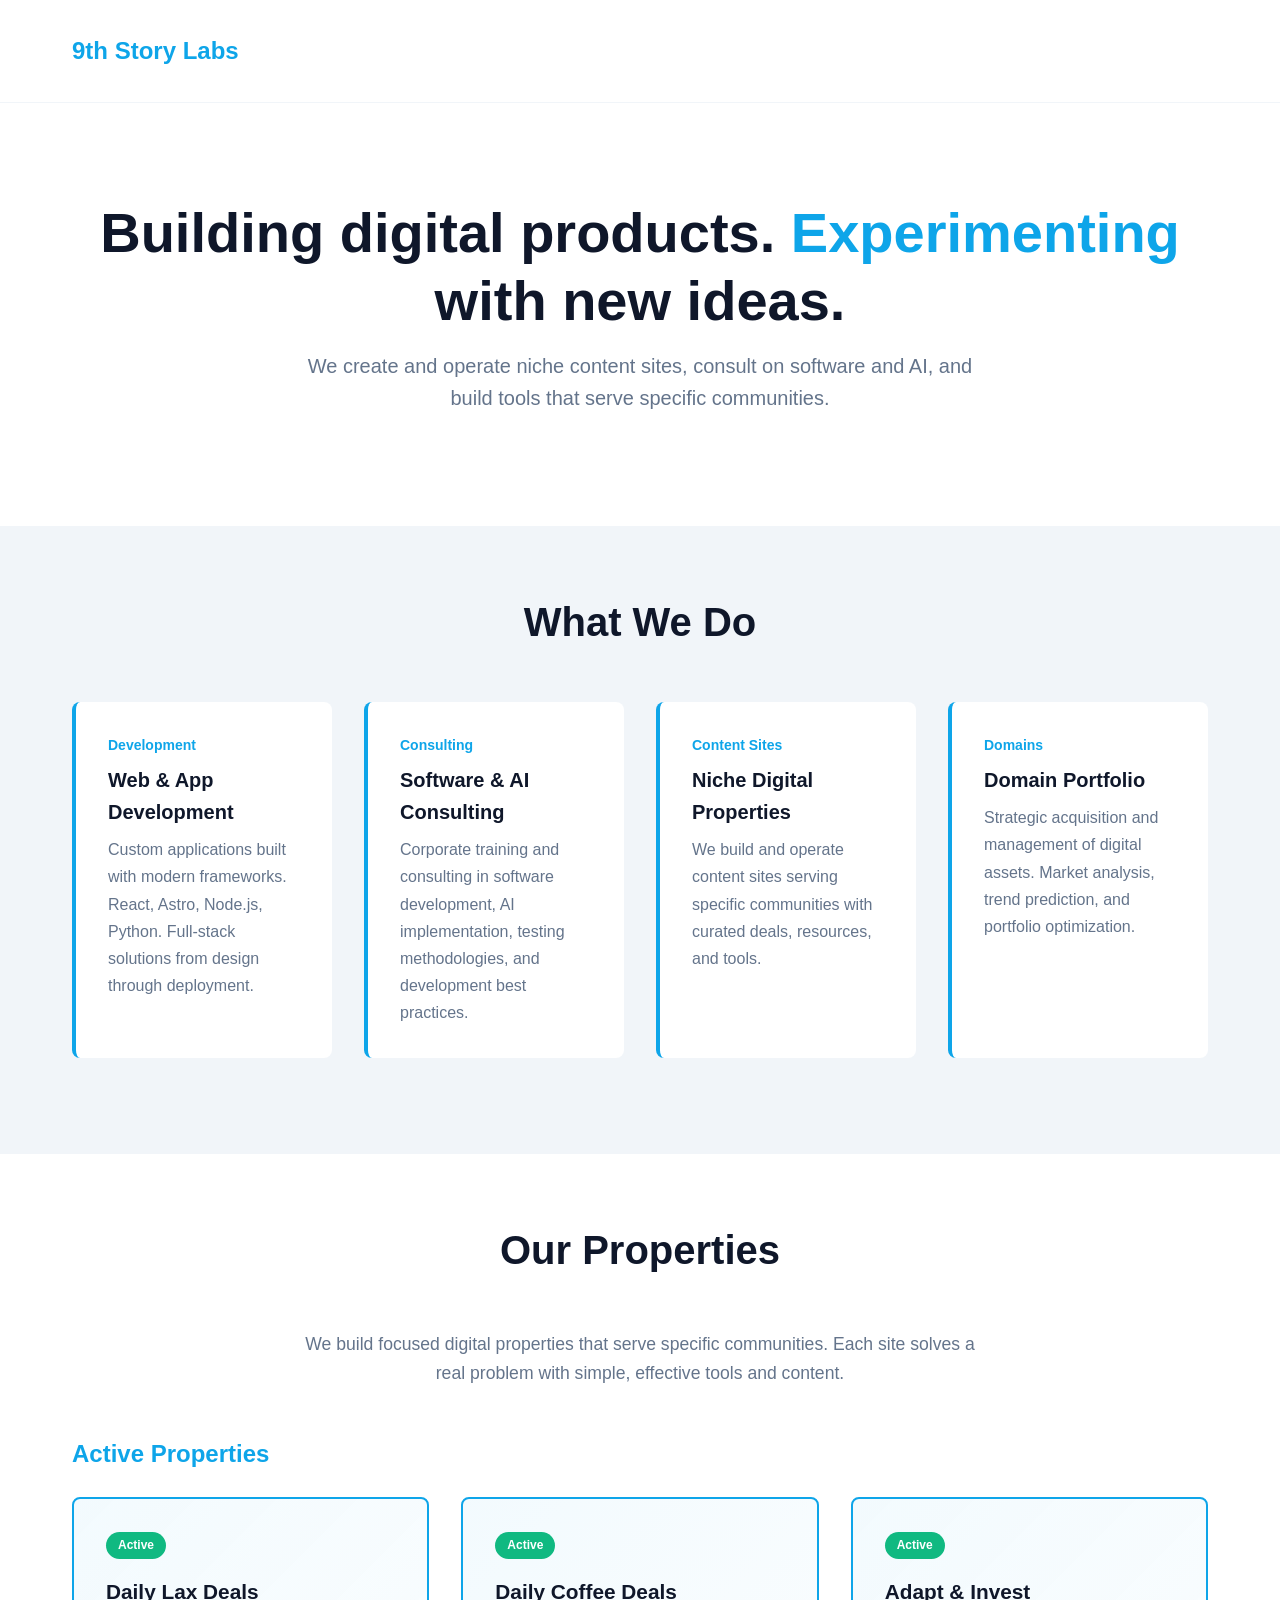
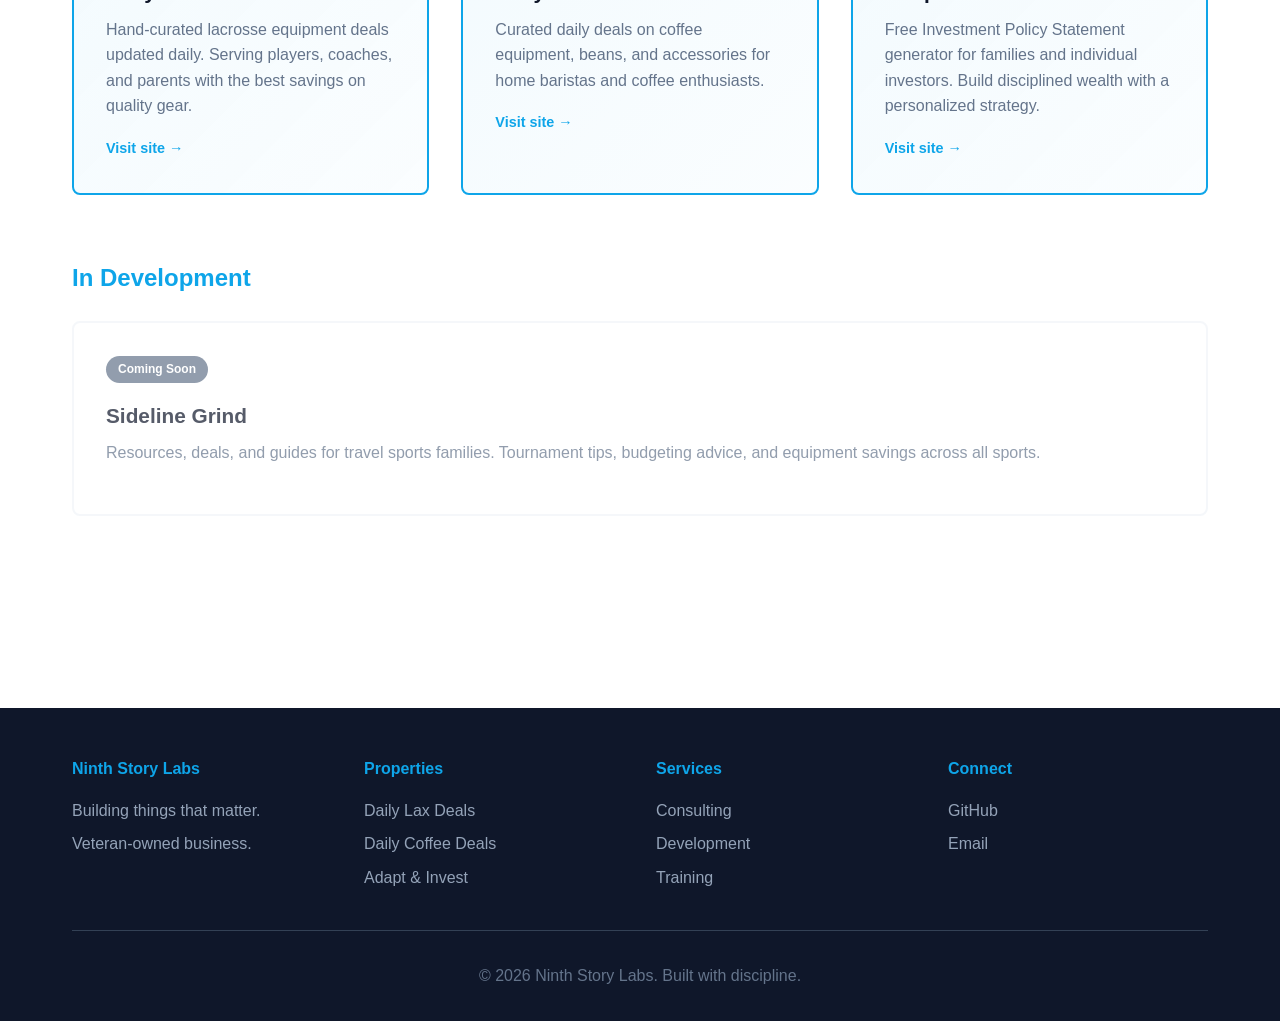
==== commit 0fe13965: "changes" ====
--- a/index.html
+++ b/index.html
@@ -1,6 +1,8 @@
 <!DOCTYPE html>
 <html lang="en">
 <head>
+    <meta charset="UTF-8">
+    <meta name="viewport" content="width=device-width, initial-scale=1.0">
     <!-- Google tag (gtag.js) -->
 <script async src="https://www.googletagmanager.com/gtag/js?id=G-905XWC0GVY"></script>
 <script>
@@ -10,10 +12,57 @@
 
   gtag('config', 'G-905XWC0GVY');
 </script>
-    <meta charset="UTF-8">
-    <meta name="viewport" content="width=device-width, initial-scale=1.0">
-    <title>Ninth Story Labs — Digital Innovation</title>
-    <meta name="description" content="Building digital products. Experimenting with new ideas.">
+    <title>Ninth Story Labs | Software, AI Consulting & Niche Web Properties</title>
+    <meta name="description" content="Ninth Story Labs is a veteran-owned studio offering web and app development, software and AI consulting, and operating niche sites like Daily Lax Deals, Daily Coffee Deals, and Adapt & Invest.">
+    <link rel="canonical" href="https://ninthstorylabs.com/">
+    <meta name="robots" content="index, follow">
+    <meta name="author" content="Ninth Story Labs">
+    <meta name="theme-color" content="#0ea5e9">
+    <link rel="icon" href="data:image/svg+xml,%3Csvg xmlns='http://www.w3.org/2000/svg' viewBox='0 0 64 64'%3E%3Crect width='64' height='64' rx='12' fill='%230ea5e9'/%3E%3Ctext x='32' y='45' font-family='Arial,sans-serif' font-size='38' font-weight='700' fill='white' text-anchor='middle'%3E9%3C/text%3E%3C/svg%3E">
+
+    <!-- Open Graph -->
+    <meta property="og:type" content="website">
+    <meta property="og:site_name" content="Ninth Story Labs">
+    <meta property="og:url" content="https://ninthstorylabs.com/">
+    <meta property="og:title" content="Ninth Story Labs | Software, AI Consulting & Niche Web Properties">
+    <meta property="og:description" content="Veteran-owned studio building digital products, consulting on software and AI, and operating niche sites that serve specific communities.">
+    <meta property="og:locale" content="en_US">
+
+    <!-- Twitter -->
+    <meta name="twitter:card" content="summary">
+    <meta name="twitter:title" content="Ninth Story Labs | Software, AI Consulting & Niche Web Properties">
+    <meta name="twitter:description" content="Veteran-owned studio building digital products, consulting on software and AI, and operating niche sites that serve specific communities.">
+
+    <!-- Structured data -->
+    <script type="application/ld+json">
+    {
+        "@context": "https://schema.org",
+        "@graph": [
+            {
+                "@type": "Organization",
+                "@id": "https://ninthstorylabs.com/#organization",
+                "name": "Ninth Story Labs",
+                "alternateName": "9th Story Labs",
+                "url": "https://ninthstorylabs.com/",
+                "email": "hello@ninthstorylabs.com",
+                "description": "Veteran-owned studio offering web and app development, software and AI consulting, and operating niche content sites.",
+                "sameAs": ["https://github.com/ninthstorylabs"],
+                "knowsAbout": ["Web development", "App development", "Software consulting", "AI consulting", "Software testing", "Corporate training"]
+            },
+            { "@type": "WebSite", "name": "Daily Lax Deals", "url": "https://dailylaxdeals.com", "publisher": { "@id": "https://ninthstorylabs.com/#organization" } },
+            { "@type": "WebSite", "name": "Daily Coffee Deals", "url": "https://dailycoffeedeals.com", "publisher": { "@id": "https://ninthstorylabs.com/#organization" } },
+            { "@type": "WebSite", "name": "Adapt & Invest", "url": "https://adaptandinvest.com", "publisher": { "@id": "https://ninthstorylabs.com/#organization" } },
+            {
+                "@type": "WebSite",
+                "@id": "https://ninthstorylabs.com/#website",
+                "url": "https://ninthstorylabs.com/",
+                "name": "Ninth Story Labs",
+                "publisher": { "@id": "https://ninthstorylabs.com/#organization" },
+                "inLanguage": "en-US"
+            }
+        ]
+    }
+    </script>
     <style>
         * {
             margin: 0;
@@ -51,6 +100,7 @@
             font-size: 1.5rem;
             font-weight: 700;
             color: var(--primary);
+            text-decoration: none;
         }
 
         /* Hero */
@@ -160,13 +210,13 @@
 
         .property-card:hover {
             border-color: var(--primary);
-            box-shadow: 0 4px 12px rgba(99, 102, 241, 0.1);
+            box-shadow: 0 4px 12px rgba(14, 165, 233, 0.1);
             transform: translateY(-2px);
         }
 
         .property-card.active {
             border-color: var(--primary);
-            background: linear-gradient(135deg, rgba(99, 102, 241, 0.05) 0%, rgba(99, 102, 241, 0.02) 100%);
+            background: linear-gradient(135deg, rgba(14, 165, 233, 0.05) 0%, rgba(14, 165, 233, 0.02) 100%);
         }
 
         .property-card.coming-soon {
@@ -289,7 +339,7 @@
 <body>
     <header>
         <div class="container">
-            <div class="logo">9th Story Labs</div>
+            <a href="/" class="logo" aria-label="Ninth Story Labs home">9th Story Labs</a>
         </div>
     </header>
 
@@ -347,26 +397,19 @@
                             <span class="property-status status-active">Active</span>
                             <h4>Daily Lax Deals</h4>
                             <p>Hand-curated lacrosse equipment deals updated daily. Serving players, coaches, and parents with the best savings on quality gear.</p>
-                            <a href="https://dailylaxdeals.com" class="property-link" target="_blank">Visit site</a>
+                            <a href="https://dailylaxdeals.com" class="property-link" target="_blank" rel="noopener">Visit site</a>
                         </div>
-                    </div>
-                </div>
-
-                <!-- Launching Q1 2025 -->
-                <div class="property-section">
-                    <h3>Launching Q1 2025</h3>
-                    <div class="properties-grid">
-                        <div class="property-card">
-                            <span class="property-status status-launching">Launching Soon</span>
+                        <div class="property-card active">
+                            <span class="property-status status-active">Active</span>
+                            <h4>Daily Coffee Deals</h4>
+                            <p>Curated daily deals on coffee equipment, beans, and accessories for home baristas and coffee enthusiasts.</p>
+                            <a href="https://dailycoffeedeals.com" class="property-link" target="_blank" rel="noopener">Visit site</a>
+                        </div>
+                        <div class="property-card active">
+                            <span class="property-status status-active">Active</span>
                             <h4>Adapt & Invest</h4>
                             <p>Free Investment Policy Statement generator for families and individual investors. Build disciplined wealth with a personalized strategy.</p>
-                            <a href="https://adaptandinvest.com" class="property-link" target="_blank">Coming soon</a>
-                        </div>
-                        <div class="property-card">
-                            <span class="property-status status-launching">Launching Soon</span>
-                            <h4>Sideline Grind</h4>
-                            <p>Resources, deals, and guides for travel sports families. Tournament tips, budgeting advice, and equipment savings across all sports.</p>
-                            <a href="https://sidelinegrind.com" class="property-link" target="_blank">Coming soon</a>
+                            <a href="https://adaptandinvest.com" class="property-link" target="_blank" rel="noopener">Visit site</a>
                         </div>
                     </div>
                 </div>
@@ -377,18 +420,8 @@
                     <div class="properties-grid">
                         <div class="property-card coming-soon">
                             <span class="property-status status-coming">Coming Soon</span>
-                            <h4>Daily Coffee Deals</h4>
-                            <p>Curated daily deals on coffee equipment, beans, and accessories for home baristas and coffee enthusiasts.</p>
-                        </div>
-                        <div class="property-card coming-soon">
-                            <span class="property-status status-coming">Coming Soon</span>
-                            <h4>Daily Garden Deals</h4>
-                            <p>Best deals on gardening tools, seeds, and supplies. Helping home gardeners save on quality equipment.</p>
-                        </div>
-                        <div class="property-card coming-soon">
-                            <span class="property-status status-coming">Coming Soon</span>
-                            <h4>Determined Dad</h4>
-                            <p>Building discipline and becoming a role model. Health, finance, DIY, and personal growth for fathers.</p>
+                            <h4>Sideline Grind</h4>
+                            <p>Resources, deals, and guides for travel sports families. Tournament tips, budgeting advice, and equipment savings across all sports.</p>
                         </div>
                     </div>
                 </div>
@@ -406,9 +439,9 @@
                 </div>
                 <div class="footer-section">
                     <h4>Properties</h4>
-                    <a href="https://dailylaxdeals.com" target="_blank">Daily Lax Deals</a>
-                    <a href="https://adaptandinvest.com" target="_blank">Adapt & Invest</a>
-                    <a href="https://sidelinegrind.com" target="_blank">Sideline Grind</a>
+                    <a href="https://dailylaxdeals.com" target="_blank" rel="noopener">Daily Lax Deals</a>
+                    <a href="https://dailycoffeedeals.com" target="_blank" rel="noopener">Daily Coffee Deals</a>
+                    <a href="https://adaptandinvest.com" target="_blank" rel="noopener">Adapt & Invest</a>
                 </div>
                 <div class="footer-section">
                     <h4>Services</h4>
@@ -418,12 +451,12 @@
                 </div>
                 <div class="footer-section">
                     <h4>Connect</h4>
-                    <a href="https://github.com/ninthstorylabs" target="_blank">GitHub</a>
+                    <a href="https://github.com/ninthstorylabs" target="_blank" rel="noopener">GitHub</a>
                     <a href="mailto:hello@ninthstorylabs.com">Email</a>
                 </div>
             </div>
             <div class="footer-bottom">
-                <p>&copy; 2025 Ninth Story Labs. Built with discipline.</p>
+                <p>&copy; 2026 Ninth Story Labs. Built with discipline.</p>
             </div>
         </div>
     </footer>
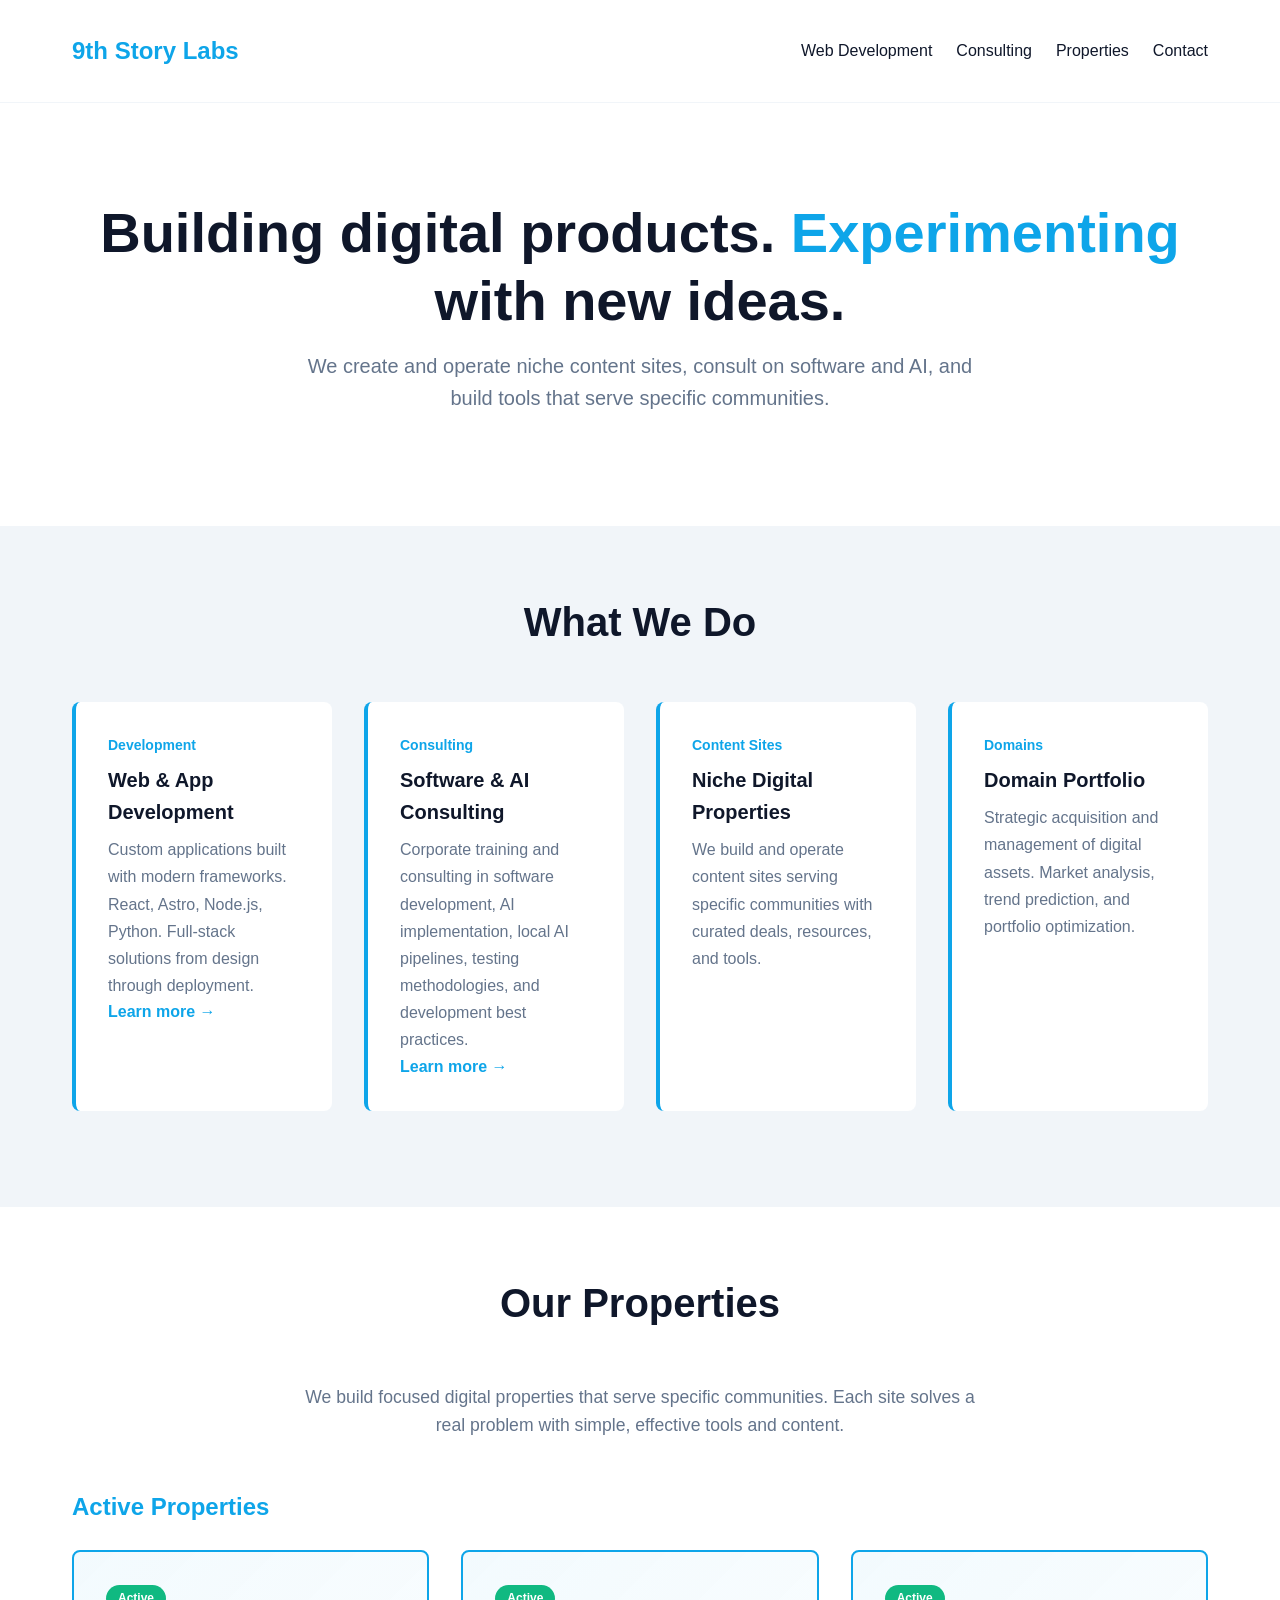
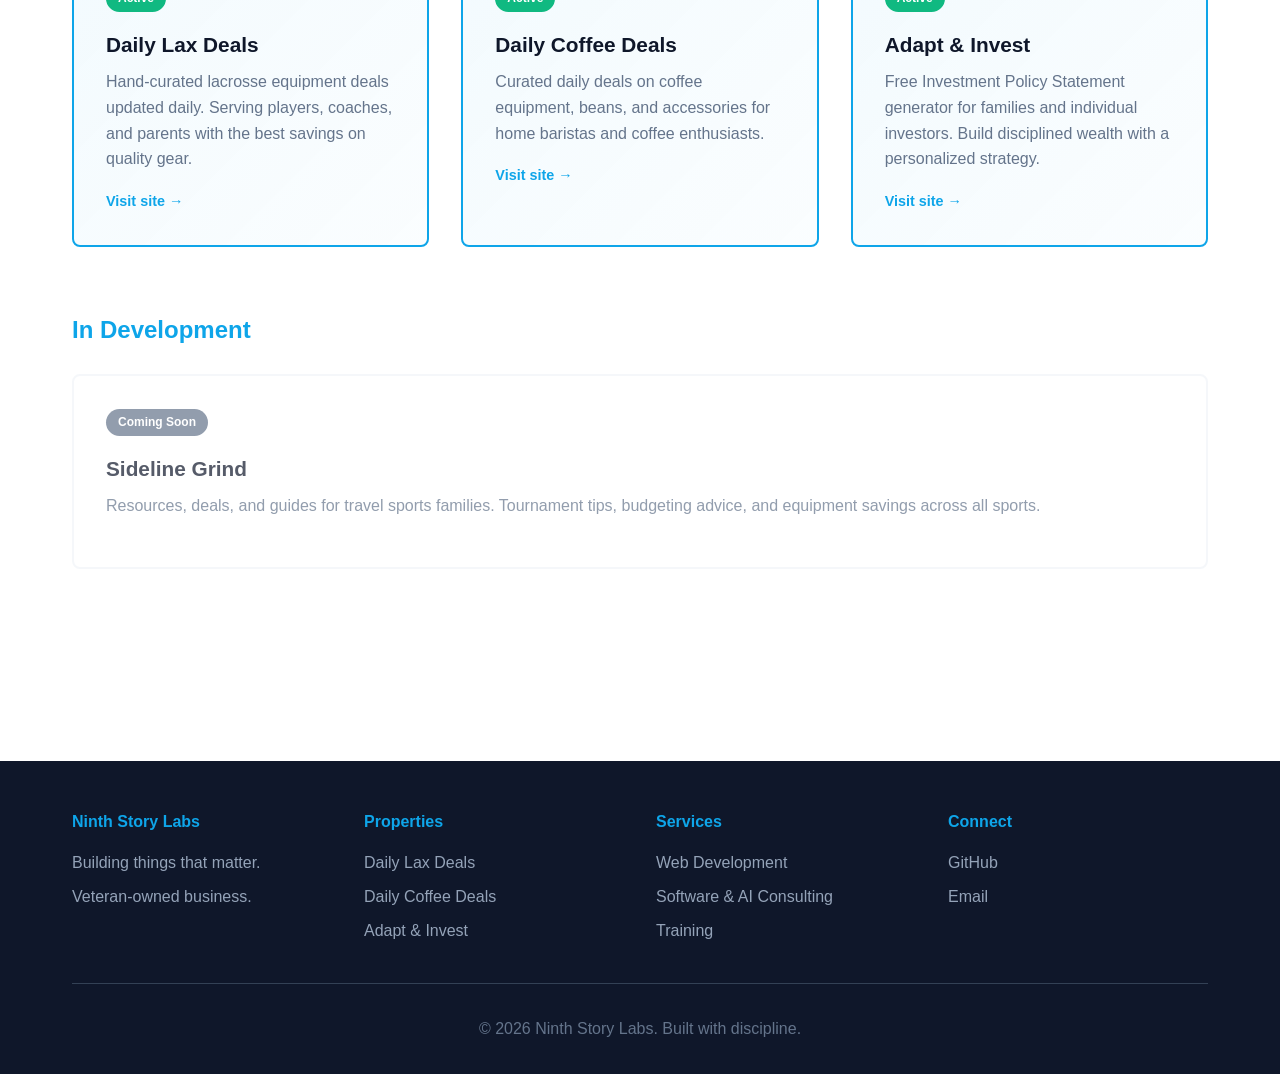
==== commit 8bcfbab0: "added more things" ====
--- a/index.html
+++ b/index.html
@@ -47,7 +47,7 @@
                 "email": "hello@ninthstorylabs.com",
                 "description": "Veteran-owned studio offering web and app development, software and AI consulting, and operating niche content sites.",
                 "sameAs": ["https://github.com/ninthstorylabs"],
-                "knowsAbout": ["Web development", "App development", "Software consulting", "AI consulting", "Software testing", "Corporate training"]
+                "knowsAbout": ["Web development", "App development", "Software consulting", "AI consulting", "Local AI", "Ollama", "LLM data pipelines", "Software testing", "Corporate training"]
             },
             { "@type": "WebSite", "name": "Daily Lax Deals", "url": "https://dailylaxdeals.com", "publisher": { "@id": "https://ninthstorylabs.com/#organization" } },
             { "@type": "WebSite", "name": "Daily Coffee Deals", "url": "https://dailycoffeedeals.com", "publisher": { "@id": "https://ninthstorylabs.com/#organization" } },
@@ -63,283 +63,18 @@
         ]
     }
     </script>
-    <style>
-        * {
-            margin: 0;
-            padding: 0;
-            box-sizing: border-box;
-        }
-
-        :root {
-            --primary: #0ea5e9;
-            --dark: #0f172a;
-            --gray: #64748b;
-            --light-gray: #f1f5f9;
-        }
-
-        body {
-            font-family: -apple-system, BlinkMacSystemFont, 'Segoe UI', Roboto, 'Helvetica Neue', Arial, sans-serif;
-            line-height: 1.6;
-            color: var(--dark);
-            background: white;
-        }
-
-        .container {
-            max-width: 1200px;
-            margin: 0 auto;
-            padding: 0 2rem;
-        }
-
-        /* Header */
-        header {
-            padding: 2rem 0;
-            border-bottom: 1px solid var(--light-gray);
-        }
-
-        .logo {
-            font-size: 1.5rem;
-            font-weight: 700;
-            color: var(--primary);
-            text-decoration: none;
-        }
-
-        /* Hero */
-        .hero {
-            padding: 6rem 0 4rem;
-            text-align: center;
-        }
-
-        h1 {
-            font-size: 3.5rem;
-            font-weight: 700;
-            margin-bottom: 1rem;
-            line-height: 1.2;
-        }
-
-        h1 strong {
-            color: var(--primary);
-        }
-
-        .tagline {
-            font-size: 1.25rem;
-            color: var(--gray);
-            max-width: 700px;
-            margin: 0 auto 3rem;
-        }
-
-        /* What We Do */
-        .what-we-do {
-            padding: 4rem 0;
-            background: var(--light-gray);
-        }
-
-        h2 {
-            font-size: 2.5rem;
-            text-align: center;
-            margin-bottom: 3rem;
-        }
-
-        .services-grid {
-            display: grid;
-            grid-template-columns: repeat(auto-fit, minmax(250px, 1fr));
-            gap: 2rem;
-            margin-bottom: 2rem;
-        }
-
-        .service-card {
-            background: white;
-            padding: 2rem;
-            border-radius: 8px;
-            border-left: 4px solid var(--primary);
-        }
-
-        .service-card h3 {
-            font-size: 1.25rem;
-            margin-bottom: 0.5rem;
-        }
-
-        .service-label {
-            font-size: 0.875rem;
-            color: var(--primary);
-            font-weight: 600;
-            margin-bottom: 0.5rem;
-            display: block;
-        }
-
-        .service-card p {
-            color: var(--gray);
-            line-height: 1.7;
-        }
-
-        /* Properties */
-        .properties {
-            padding: 4rem 0;
-        }
-
-        .properties-intro {
-            text-align: center;
-            color: var(--gray);
-            max-width: 700px;
-            margin: 0 auto 3rem;
-            font-size: 1.1rem;
-        }
-
-        .property-section {
-            margin-bottom: 4rem;
-        }
-
-        .property-section h3 {
-            font-size: 1.5rem;
-            margin-bottom: 1.5rem;
-            color: var(--primary);
-        }
-
-        .properties-grid {
-            display: grid;
-            grid-template-columns: repeat(auto-fit, minmax(300px, 1fr));
-            gap: 2rem;
-        }
-
-        .property-card {
-            background: white;
-            border: 2px solid var(--light-gray);
-            padding: 2rem;
-            border-radius: 8px;
-            transition: all 0.3s;
-        }
-
-        .property-card:hover {
-            border-color: var(--primary);
-            box-shadow: 0 4px 12px rgba(14, 165, 233, 0.1);
-            transform: translateY(-2px);
-        }
-
-        .property-card.active {
-            border-color: var(--primary);
-            background: linear-gradient(135deg, rgba(14, 165, 233, 0.05) 0%, rgba(14, 165, 233, 0.02) 100%);
-        }
-
-        .property-card.coming-soon {
-            opacity: 0.7;
-        }
-
-        .property-status {
-            display: inline-block;
-            padding: 0.25rem 0.75rem;
-            border-radius: 20px;
-            font-size: 0.75rem;
-            font-weight: 600;
-            margin-bottom: 1rem;
-        }
-
-        .status-active {
-            background: #10b981;
-            color: white;
-        }
-
-        .status-launching {
-            background: var(--primary);
-            color: white;
-        }
-
-        .status-coming {
-            background: var(--gray);
-            color: white;
-        }
-
-        .property-card h4 {
-            font-size: 1.3rem;
-            margin-bottom: 0.5rem;
-        }
-
-        .property-card p {
-            color: var(--gray);
-            margin-bottom: 1rem;
-            line-height: 1.6;
-        }
-
-        .property-link {
-            display: inline-block;
-            color: var(--primary);
-            text-decoration: none;
-            font-weight: 600;
-            font-size: 0.9rem;
-            transition: color 0.3s;
-        }
-
-        .property-link:hover {
-            color: #0284c7;
-        }
-
-        .property-link::after {
-            content: " →";
-        }
-
-        /* Footer */
-        footer {
-            background: var(--dark);
-            color: white;
-            padding: 3rem 0 2rem;
-            margin-top: 4rem;
-        }
-
-        .footer-grid {
-            display: grid;
-            grid-template-columns: repeat(auto-fit, minmax(200px, 1fr));
-            gap: 2rem;
-            margin-bottom: 2rem;
-        }
-
-        .footer-section h4 {
-            margin-bottom: 1rem;
-            color: var(--primary);
-        }
-
-        .footer-section p,
-        .footer-section a {
-            color: #94a3b8;
-            text-decoration: none;
-            display: block;
-            margin-bottom: 0.5rem;
-            transition: color 0.3s;
-        }
-
-        .footer-section a:hover {
-            color: white;
-        }
-
-        .footer-bottom {
-            border-top: 1px solid #334155;
-            padding-top: 2rem;
-            text-align: center;
-            color: #64748b;
-        }
-
-        /* Responsive */
-        @media (max-width: 768px) {
-            h1 {
-                font-size: 2.5rem;
-            }
-
-            h2 {
-                font-size: 2rem;
-            }
-
-            .hero {
-                padding: 4rem 0 2rem;
-            }
-
-            .services-grid,
-            .properties-grid {
-                grid-template-columns: 1fr;
-            }
-        }
-    </style>
+    <link rel="stylesheet" href="/styles.css">
 </head>
 <body>
     <header>
-        <div class="container">
+        <div class="container header-inner">
             <a href="/" class="logo" aria-label="Ninth Story Labs home">9th Story Labs</a>
+            <nav class="site-nav" aria-label="Main">
+                <a href="/web-development/">Web Development</a>
+                <a href="/consulting/">Consulting</a>
+                <a href="/#properties">Properties</a>
+                <a href="mailto:hello@ninthstorylabs.com">Contact</a>
+            </nav>
         </div>
     </header>
 
@@ -361,11 +96,13 @@
                         <span class="service-label">Development</span>
                         <h3>Web & App Development</h3>
                         <p>Custom applications built with modern frameworks. React, Astro, Node.js, Python. Full-stack solutions from design through deployment.</p>
+                        <a href="/web-development/">Learn more &rarr;</a>
                     </div>
                     <div class="service-card">
                         <span class="service-label">Consulting</span>
                         <h3>Software & AI Consulting</h3>
-                        <p>Corporate training and consulting in software development, AI implementation, testing methodologies, and development best practices.</p>
+                        <p>Corporate training and consulting in software development, AI implementation, local AI pipelines, testing methodologies, and development best practices.</p>
+                        <a href="/consulting/">Learn more &rarr;</a>
                     </div>
                     <div class="service-card">
                         <span class="service-label">Content Sites</span>
@@ -382,7 +119,7 @@
         </section>
 
         <!-- Our Properties -->
-        <section class="properties">
+        <section class="properties" id="properties">
             <div class="container">
                 <h2>Our Properties</h2>
                 <p class="properties-intro">
@@ -445,9 +182,9 @@
                 </div>
                 <div class="footer-section">
                     <h4>Services</h4>
-                    <a href="mailto:hello@ninthstorylabs.com">Consulting</a>
-                    <a href="mailto:hello@ninthstorylabs.com">Development</a>
-                    <a href="mailto:hello@ninthstorylabs.com">Training</a>
+                    <a href="/web-development/">Web Development</a>
+                    <a href="/consulting/">Software & AI Consulting</a>
+                    <a href="/consulting/#training">Training</a>
                 </div>
                 <div class="footer-section">
                     <h4>Connect</h4>
--- a/styles.css
+++ b/styles.css
@@ -0,0 +1,412 @@
+* {
+    margin: 0;
+    padding: 0;
+    box-sizing: border-box;
+}
+
+:root {
+    --primary: #0ea5e9;
+    --dark: #0f172a;
+    --gray: #64748b;
+    --light-gray: #f1f5f9;
+}
+
+body {
+    font-family: -apple-system, BlinkMacSystemFont, 'Segoe UI', Roboto, 'Helvetica Neue', Arial, sans-serif;
+    line-height: 1.6;
+    color: var(--dark);
+    background: white;
+}
+
+.container {
+    max-width: 1200px;
+    margin: 0 auto;
+    padding: 0 2rem;
+}
+
+/* Header */
+header {
+    padding: 2rem 0;
+    border-bottom: 1px solid var(--light-gray);
+}
+
+.header-inner {
+    display: flex;
+    align-items: center;
+    justify-content: space-between;
+    flex-wrap: wrap;
+    gap: 1rem;
+}
+
+.logo {
+    font-size: 1.5rem;
+    font-weight: 700;
+    color: var(--primary);
+    text-decoration: none;
+}
+
+.site-nav {
+    display: flex;
+    gap: 0.5rem 1.5rem;
+    flex-wrap: wrap;
+}
+
+.site-nav a {
+    color: var(--dark);
+    text-decoration: none;
+    font-weight: 500;
+    transition: color 0.3s;
+}
+
+.site-nav a:hover,
+.site-nav a[aria-current="page"] {
+    color: var(--primary);
+}
+
+/* Hero */
+.hero {
+    padding: 6rem 0 4rem;
+    text-align: center;
+}
+
+h1 {
+    font-size: 3.5rem;
+    font-weight: 700;
+    margin-bottom: 1rem;
+    line-height: 1.2;
+}
+
+h1 strong {
+    color: var(--primary);
+}
+
+.tagline {
+    font-size: 1.25rem;
+    color: var(--gray);
+    max-width: 700px;
+    margin: 0 auto 3rem;
+}
+
+/* What We Do */
+.what-we-do {
+    padding: 4rem 0;
+    background: var(--light-gray);
+}
+
+h2 {
+    font-size: 2.5rem;
+    text-align: center;
+    margin-bottom: 3rem;
+}
+
+.services-grid {
+    display: grid;
+    grid-template-columns: repeat(auto-fit, minmax(250px, 1fr));
+    gap: 2rem;
+    margin-bottom: 2rem;
+}
+
+.service-card {
+    background: white;
+    padding: 2rem;
+    border-radius: 8px;
+    border-left: 4px solid var(--primary);
+}
+
+.service-card h3 {
+    font-size: 1.25rem;
+    margin-bottom: 0.5rem;
+}
+
+.service-label {
+    font-size: 0.875rem;
+    color: var(--primary);
+    font-weight: 600;
+    margin-bottom: 0.5rem;
+    display: block;
+}
+
+.service-card p {
+    color: var(--gray);
+    line-height: 1.7;
+}
+
+/* Properties */
+.properties {
+    padding: 4rem 0;
+}
+
+.properties-intro {
+    text-align: center;
+    color: var(--gray);
+    max-width: 700px;
+    margin: 0 auto 3rem;
+    font-size: 1.1rem;
+}
+
+.property-section {
+    margin-bottom: 4rem;
+}
+
+.property-section h3 {
+    font-size: 1.5rem;
+    margin-bottom: 1.5rem;
+    color: var(--primary);
+}
+
+.properties-grid {
+    display: grid;
+    grid-template-columns: repeat(auto-fit, minmax(300px, 1fr));
+    gap: 2rem;
+}
+
+.property-card {
+    background: white;
+    border: 2px solid var(--light-gray);
+    padding: 2rem;
+    border-radius: 8px;
+    transition: all 0.3s;
+}
+
+.property-card:hover {
+    border-color: var(--primary);
+    box-shadow: 0 4px 12px rgba(14, 165, 233, 0.1);
+    transform: translateY(-2px);
+}
+
+.property-card.active {
+    border-color: var(--primary);
+    background: linear-gradient(135deg, rgba(14, 165, 233, 0.05) 0%, rgba(14, 165, 233, 0.02) 100%);
+}
+
+.property-card.coming-soon {
+    opacity: 0.7;
+}
+
+.property-status {
+    display: inline-block;
+    padding: 0.25rem 0.75rem;
+    border-radius: 20px;
+    font-size: 0.75rem;
+    font-weight: 600;
+    margin-bottom: 1rem;
+}
+
+.status-active {
+    background: #10b981;
+    color: white;
+}
+
+.status-launching {
+    background: var(--primary);
+    color: white;
+}
+
+.status-coming {
+    background: var(--gray);
+    color: white;
+}
+
+.property-card h4 {
+    font-size: 1.3rem;
+    margin-bottom: 0.5rem;
+}
+
+.property-card p {
+    color: var(--gray);
+    margin-bottom: 1rem;
+    line-height: 1.6;
+}
+
+.property-link {
+    display: inline-block;
+    color: var(--primary);
+    text-decoration: none;
+    font-weight: 600;
+    font-size: 0.9rem;
+    transition: color 0.3s;
+}
+
+.property-link:hover {
+    color: #0284c7;
+}
+
+.property-link::after {
+    content: " →";
+}
+
+.service-card a {
+    color: var(--primary);
+    text-decoration: none;
+    font-weight: 600;
+}
+
+/* Service pages */
+.page-section {
+    padding: 4rem 0;
+}
+
+.page-section.alt {
+    background: var(--light-gray);
+}
+
+.section-intro {
+    text-align: center;
+    color: var(--gray);
+    max-width: 700px;
+    margin: -2rem auto 3rem;
+    font-size: 1.1rem;
+}
+
+.section-intro a {
+    color: var(--primary);
+    font-weight: 600;
+    text-decoration: none;
+}
+
+.steps {
+    list-style: none;
+    counter-reset: step;
+    max-width: 800px;
+    margin: 0 auto;
+}
+
+.steps li {
+    counter-increment: step;
+    position: relative;
+    padding: 0 0 2rem 3.5rem;
+}
+
+.steps li::before {
+    content: counter(step);
+    position: absolute;
+    left: 0;
+    top: 0;
+    width: 2.25rem;
+    height: 2.25rem;
+    border-radius: 50%;
+    background: var(--primary);
+    color: white;
+    font-weight: 700;
+    display: flex;
+    align-items: center;
+    justify-content: center;
+}
+
+.steps h3 {
+    font-size: 1.2rem;
+    margin-bottom: 0.25rem;
+}
+
+.steps p {
+    color: var(--gray);
+}
+
+.tag-list {
+    display: flex;
+    flex-wrap: wrap;
+    justify-content: center;
+    gap: 0.75rem;
+    list-style: none;
+    max-width: 800px;
+    margin: 0 auto;
+}
+
+.tag-list li {
+    background: white;
+    border: 2px solid var(--light-gray);
+    border-radius: 20px;
+    padding: 0.4rem 1rem;
+    font-weight: 500;
+}
+
+.cta {
+    text-align: center;
+    padding: 4rem 0;
+}
+
+.cta h2 {
+    margin-bottom: 1rem;
+}
+
+.cta p {
+    color: var(--gray);
+    max-width: 600px;
+    margin: 0 auto 2rem;
+    font-size: 1.1rem;
+}
+
+.button {
+    display: inline-block;
+    background: var(--primary);
+    color: white;
+    padding: 0.9rem 2rem;
+    border-radius: 8px;
+    font-weight: 600;
+    text-decoration: none;
+    transition: background 0.3s;
+}
+
+.button:hover {
+    background: #0284c7;
+}
+
+/* Footer */
+footer {
+    background: var(--dark);
+    color: white;
+    padding: 3rem 0 2rem;
+    margin-top: 4rem;
+}
+
+.footer-grid {
+    display: grid;
+    grid-template-columns: repeat(auto-fit, minmax(200px, 1fr));
+    gap: 2rem;
+    margin-bottom: 2rem;
+}
+
+.footer-section h4 {
+    margin-bottom: 1rem;
+    color: var(--primary);
+}
+
+.footer-section p,
+.footer-section a {
+    color: #94a3b8;
+    text-decoration: none;
+    display: block;
+    margin-bottom: 0.5rem;
+    transition: color 0.3s;
+}
+
+.footer-section a:hover {
+    color: white;
+}
+
+.footer-bottom {
+    border-top: 1px solid #334155;
+    padding-top: 2rem;
+    text-align: center;
+    color: #64748b;
+}
+
+/* Responsive */
+@media (max-width: 768px) {
+    h1 {
+        font-size: 2.5rem;
+    }
+
+    h2 {
+        font-size: 2rem;
+    }
+
+    .hero {
+        padding: 4rem 0 2rem;
+    }
+
+    .services-grid,
+    .properties-grid {
+        grid-template-columns: 1fr;
+    }
+}
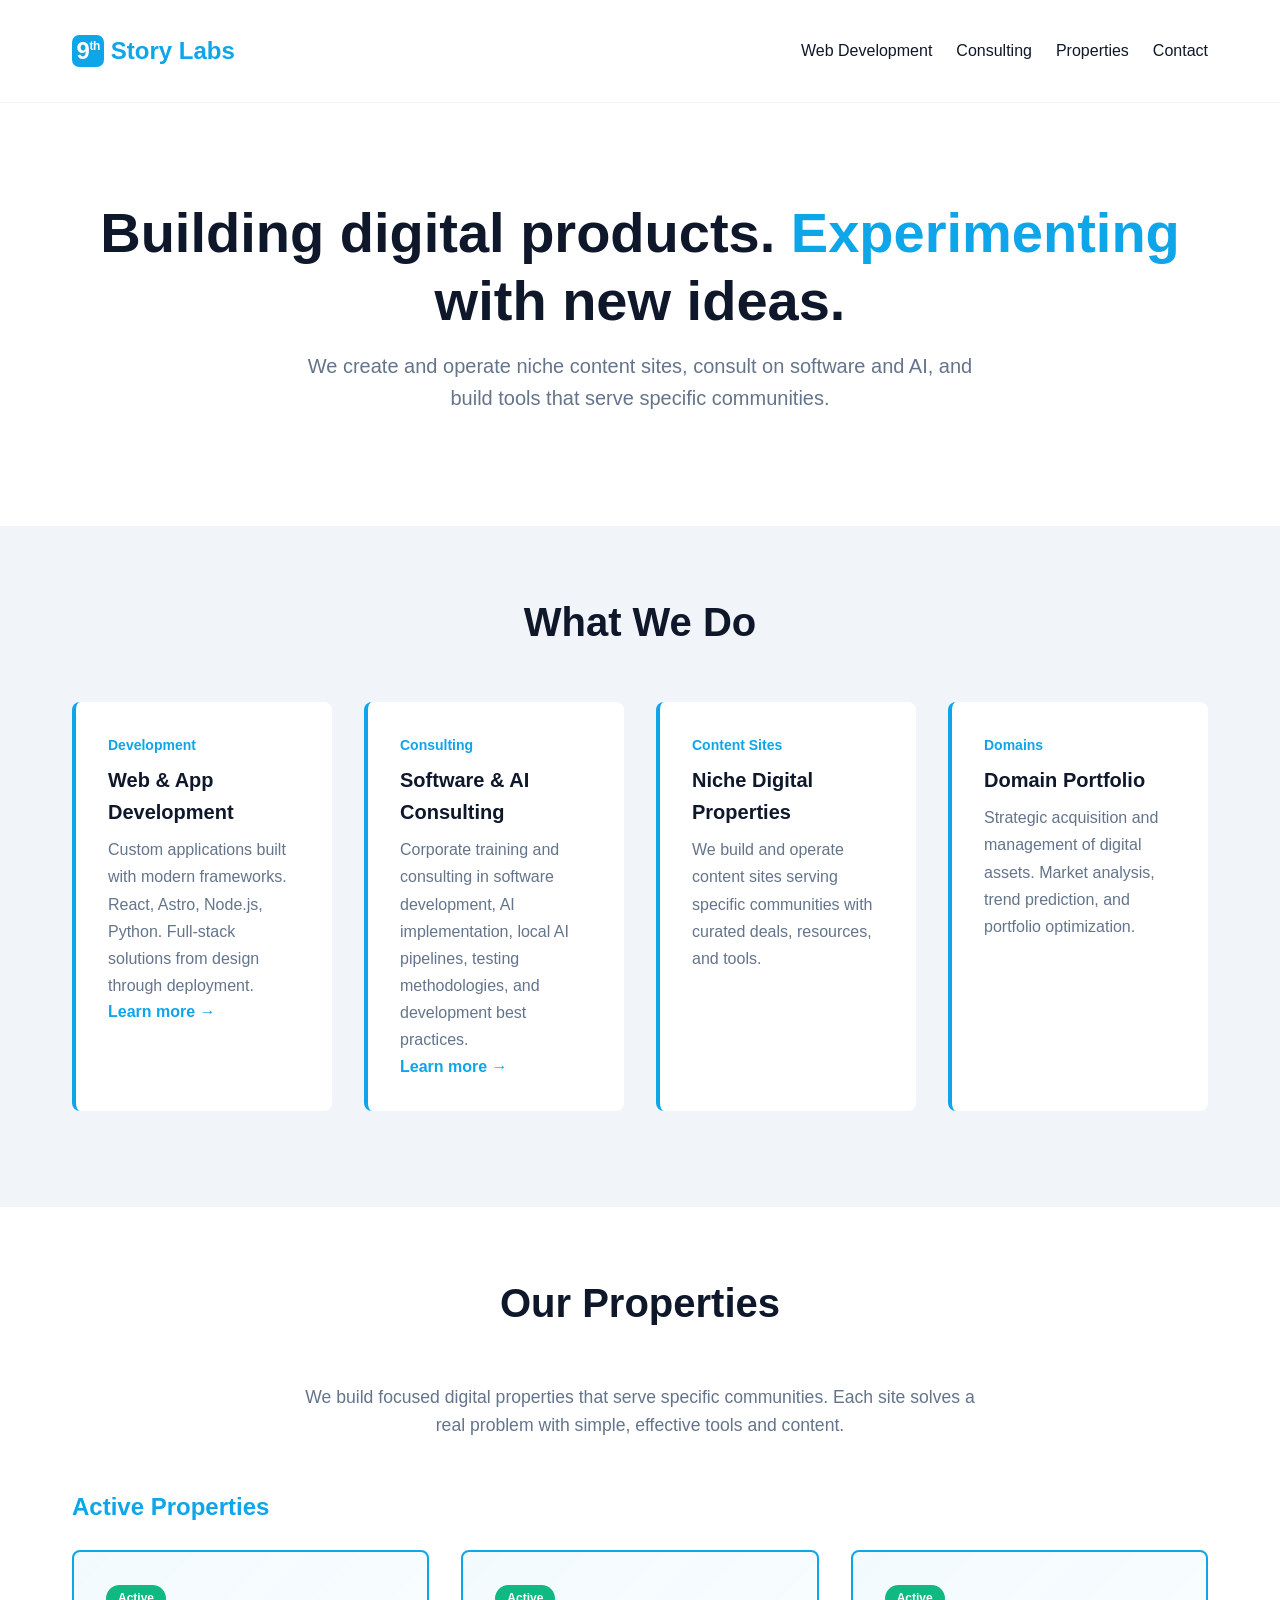
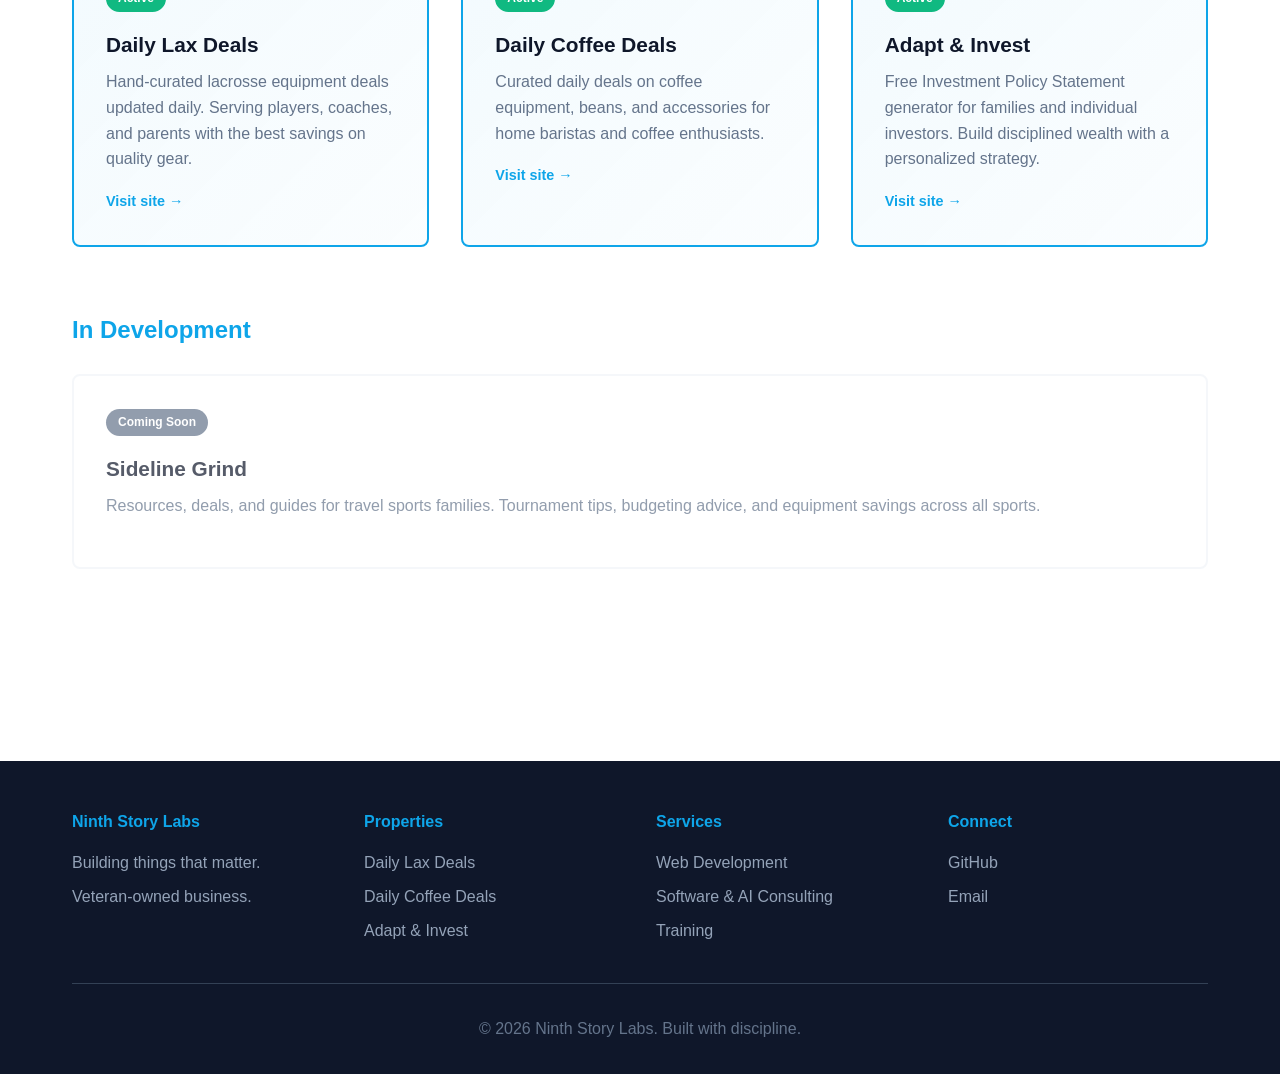
==== commit 345d3577: "added more things" ====
--- a/index.html
+++ b/index.html
@@ -18,7 +18,7 @@
     <meta name="robots" content="index, follow">
     <meta name="author" content="Ninth Story Labs">
     <meta name="theme-color" content="#0ea5e9">
-    <link rel="icon" href="data:image/svg+xml,%3Csvg xmlns='http://www.w3.org/2000/svg' viewBox='0 0 64 64'%3E%3Crect width='64' height='64' rx='12' fill='%230ea5e9'/%3E%3Ctext x='32' y='45' font-family='Arial,sans-serif' font-size='38' font-weight='700' fill='white' text-anchor='middle'%3E9%3C/text%3E%3C/svg%3E">
+    <link rel="icon" href="/logo.svg" type="image/svg+xml">
 
     <!-- Open Graph -->
     <meta property="og:type" content="website">
@@ -44,6 +44,7 @@
                 "name": "Ninth Story Labs",
                 "alternateName": "9th Story Labs",
                 "url": "https://ninthstorylabs.com/",
+                "logo": "https://ninthstorylabs.com/logo.svg",
                 "email": "hello@ninthstorylabs.com",
                 "description": "Veteran-owned studio offering web and app development, software and AI consulting, and operating niche content sites.",
                 "sameAs": ["https://github.com/ninthstorylabs"],
@@ -68,7 +69,7 @@
 <body>
     <header>
         <div class="container header-inner">
-            <a href="/" class="logo" aria-label="Ninth Story Labs home">9th Story Labs</a>
+            <a href="/" class="logo" aria-label="Ninth Story Labs home"><span class="logo-mark" aria-hidden="true">9<sup>th</sup></span>Story Labs</a>
             <nav class="site-nav" aria-label="Main">
                 <a href="/web-development/">Web Development</a>
                 <a href="/consulting/">Consulting</a>
--- a/styles.css
+++ b/styles.css
@@ -43,6 +43,30 @@
     font-weight: 700;
     color: var(--primary);
     text-decoration: none;
+    display: inline-flex;
+    align-items: center;
+    gap: 0.4rem;
+}
+
+.logo-mark {
+    display: inline-block;
+    width: 1.35em;
+    height: 1.35em;
+    line-height: 1.35em;
+    text-align: center;
+    background: var(--primary);
+    color: white;
+    border-radius: 0.3em;
+    font-size: 1em;
+    letter-spacing: -0.02em;
+}
+
+.logo-mark sup {
+    font-size: 0.5em;
+    position: relative;
+    top: -0.75em;
+    vertical-align: baseline;
+    line-height: 0;
 }
 
 .site-nav {
